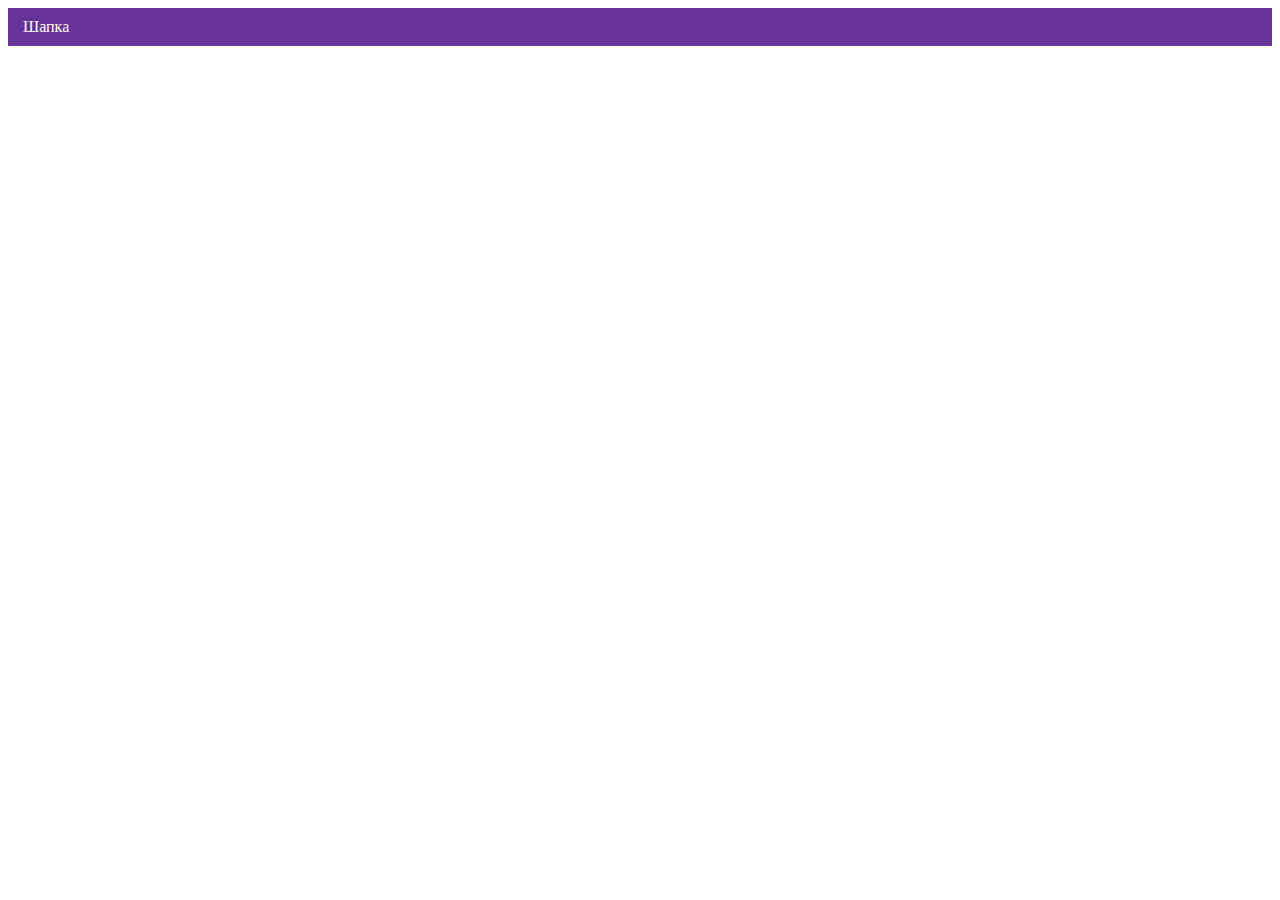
==== index.html @ 8aeb5721 "Deploying to gh-pages from @ htmlacademy-adaptive/2492599-cat-energy-2@eeea39d046ebb164857642d61cdf9" ====
<!DOCTYPE html><html class="page" lang="ru"><head><meta charset="UTF-8"><title>Название проекта</title><meta name="viewport" content="width=device-width,initial-scale=1"><link rel="stylesheet" href="styles/styles.css"><script src="scripts/index.js" defer="defer"></script></head><body class="page__body"><header class="header">Шапка</header></body></html>
---- styles/styles.css ----
.header{color:#fff;background-color:#639;padding:10px 15px}
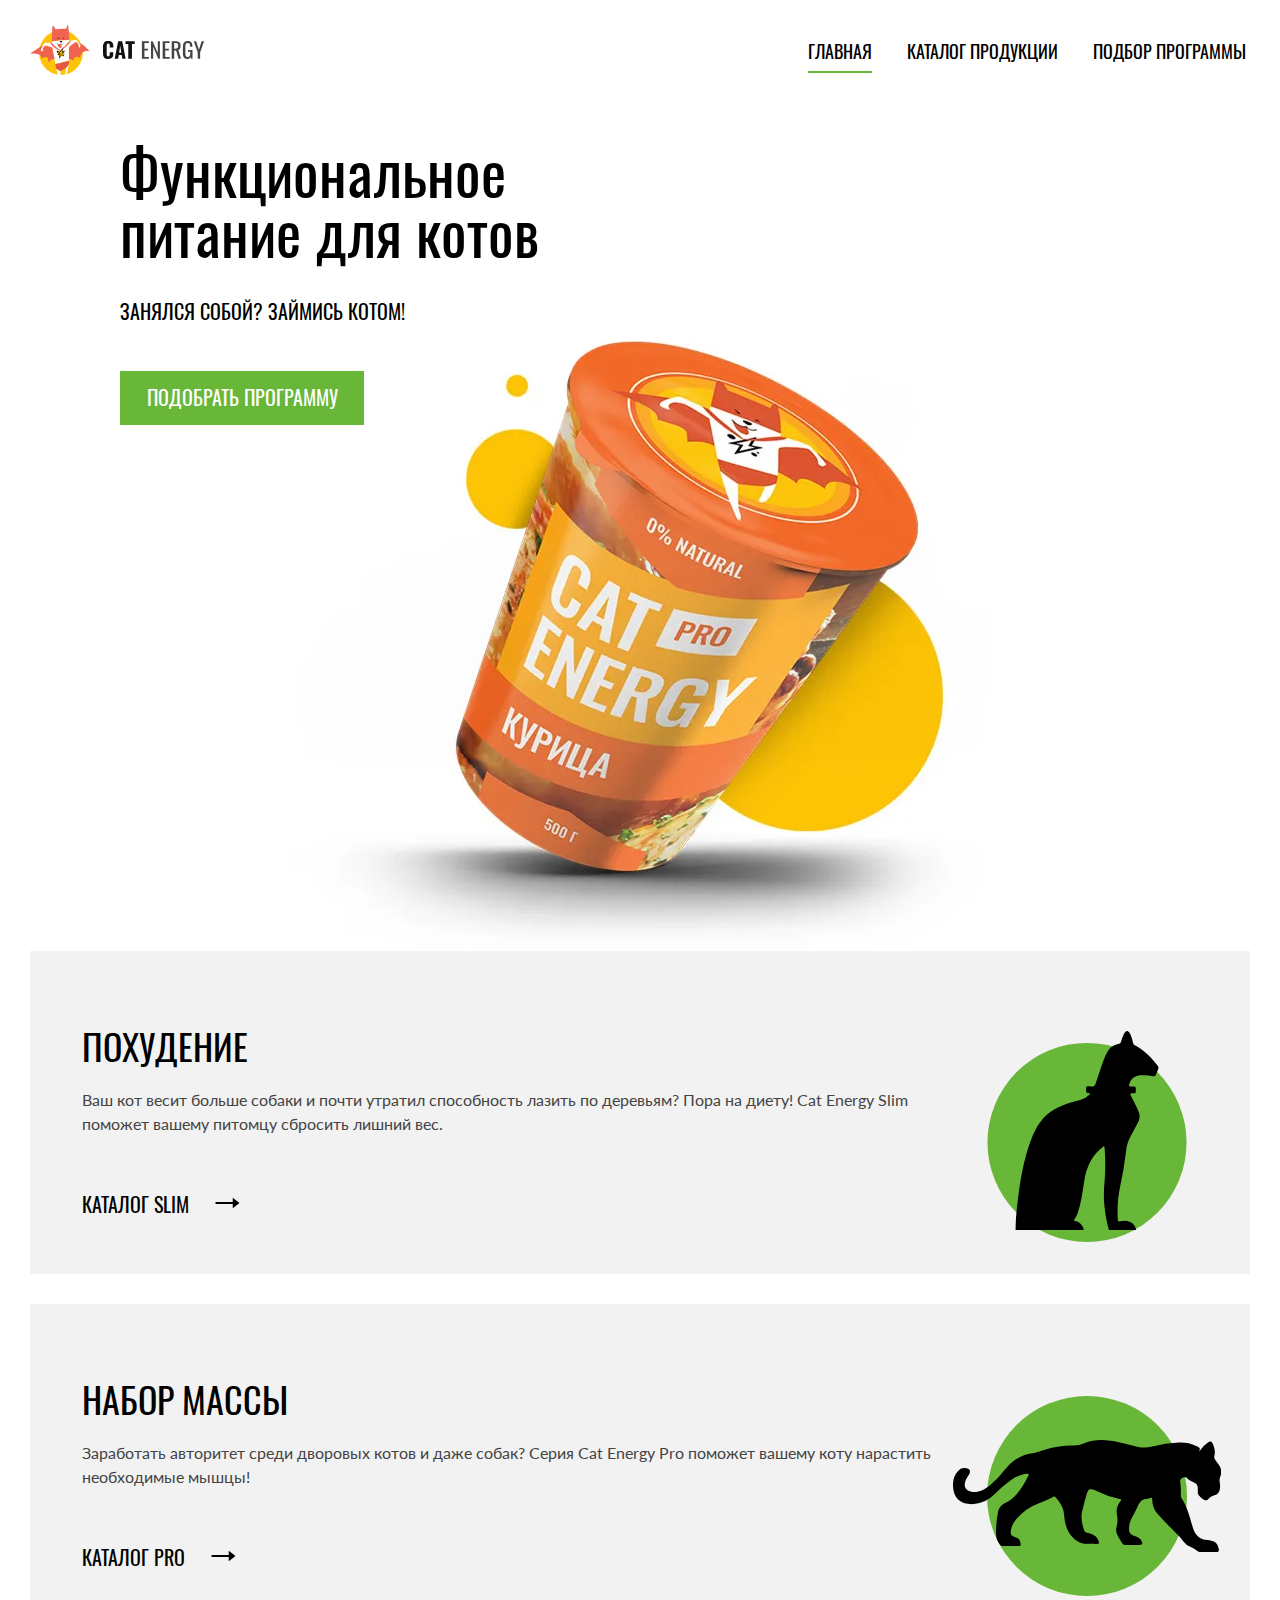
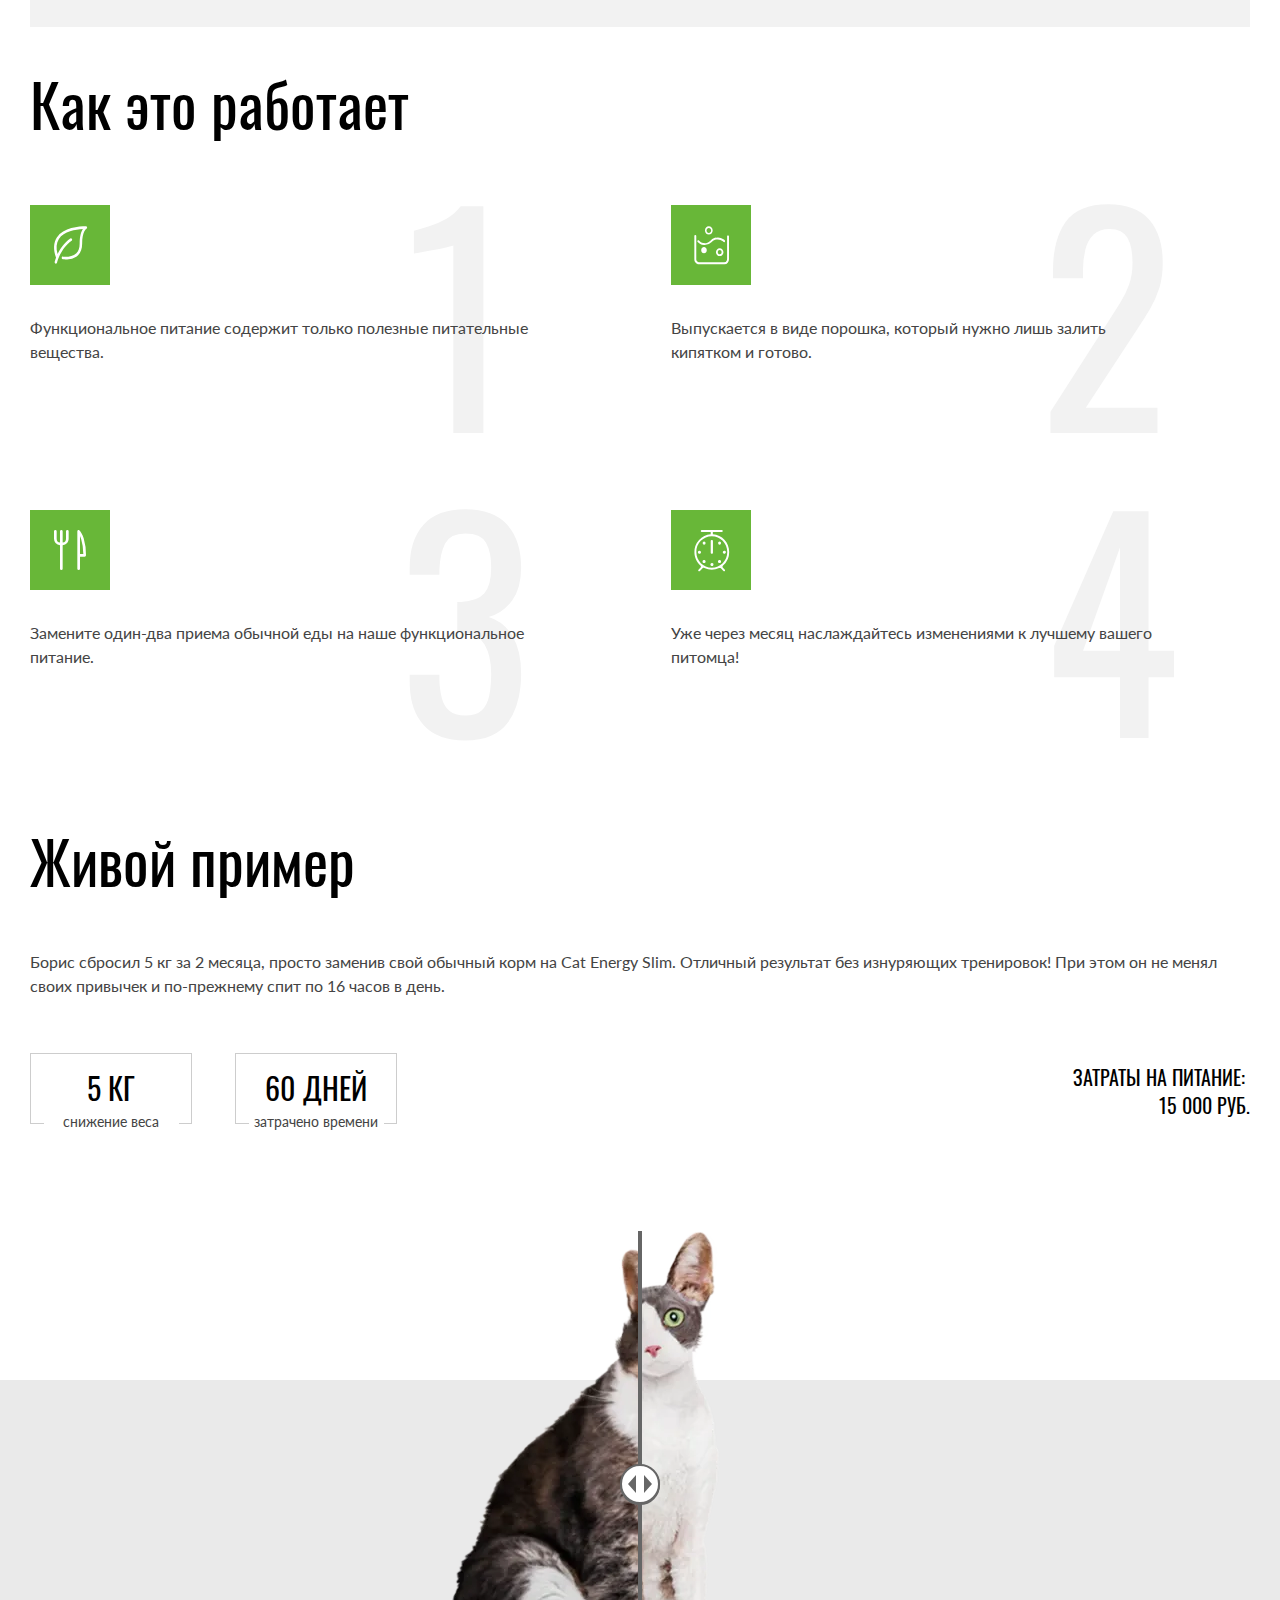
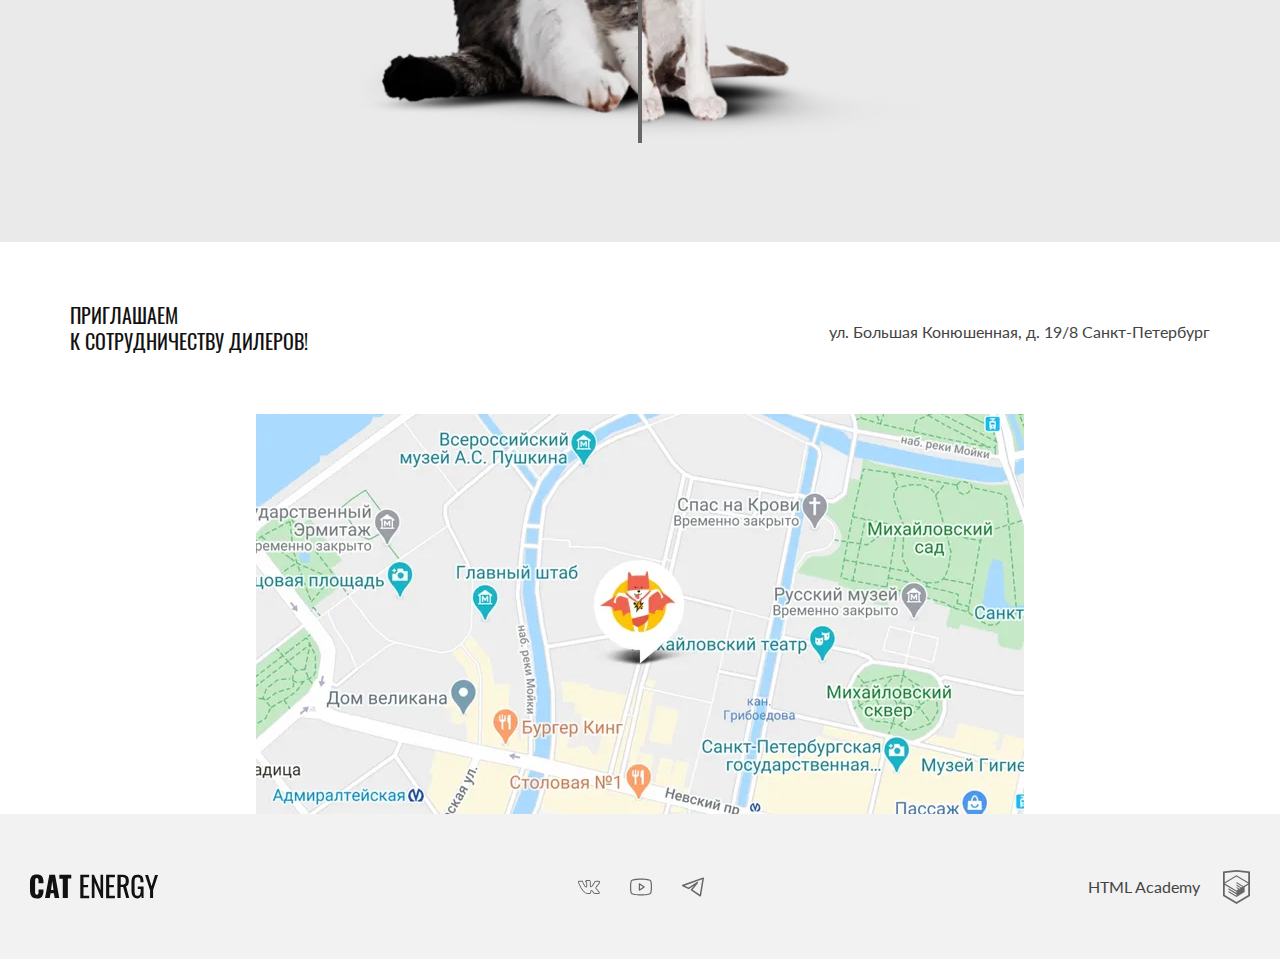
==== commit cb9015b8: "Deploying to gh-pages from @ htmlacademy-adaptive/2492599-cat-energy-2@8331714082c8b9456e1b9bfe73c90" ====
--- a/index.html
+++ b/index.html
@@ -1 +1 @@
-<!DOCTYPE html><html class="page" lang="ru"><head><meta charset="UTF-8"><title>Название проекта</title><meta name="viewport" content="width=device-width,initial-scale=1"><link rel="stylesheet" href="styles/styles.css"><script src="scripts/index.js" defer="defer"></script></head><body class="page__body"><header class="header">Шапка</header></body></html>+<!DOCTYPE html><html class="page" lang="ru"><head><meta charset="UTF-8"><title>Сайт кормов CAT ENRGY</title><link rel="icon" href="favicon.ico"><link rel="icon" href="favicons/favicon-cat.svg" type="image/svg+xml"><link rel="apple-touch-icon" sizes="180x180" href="/apple-icon-180x180.png"><link rel="manifest" href="manifest.webmanifest"><meta name="viewport" content="width=device-width,initial-scale=1"><link rel="stylesheet" href="styles/styles.css"><script src="scripts/index.js" defer="defer"></script><link rel="preload" href="./fonts/lato/Lato-Regular.woff2" type="font/woff2" as="font" crossorigin="anonymous"><link rel="preload" href="./fonts/oswald/oswaldregular.woff2" type="font/woff2" as="font" crossorigin="anonymous"></head><body class="page__body"><header class="header"><a class="header__logo logo" href="#"><picture><source type="image/svg+xml" media="(min-width:1440px)" srcset="images/logo-desktop.svg" width="202" height="59"><source type="image/svg+xml" media="(min-width:768px)" srcset="images/logo-tablet.svg" width="174" height="50"><img class="logo__image" src="images/logo-mobile.svg" alt="Логотип CAT ENERGY" width="33" height="38"></picture></a><nav class="header-nav nav"><button class="nav__button" type="button"><span class="visually-hidden">Закрыть/открыть меню</span></button><ul class="nav__list main-menu main-menu--index"><li class="main-menu__item main-menu__item--current"><a class="main-menu__link" href="#">Главная</a></li><li class="main-menu__item"><a class="main-menu__link" href="catalog.html">Каталог продукции</a></li><li class="main-menu__item"><a class="main-menu__link" href="#">Подбор программы</a></li></ul></nav></header><main class="main-page"><section class="main-page__hero hero"><div class="hero__wrapper"><div class="hero__container"><h1 class="hero__title">Функциональное питание для котов</h1><p class="hero__description">Занялся собой? Займись котом!</p></div></div><div class="hero__button-wrapper"><a class="hero__button button" href="#">Подобрать программу</a></div></section><section class="main-page__services services"><h2 class="visually-hidden">Программы</h2><ul class="services__list"><li class="services__item service-item service-item--slim"><h3 class="service-item__title">похудение</h3><p class="service-item__description">Ваш кот весит больше собаки и почти утратил способность лазить по деревьям? Пора на диету! Cat Energy Slim поможет вашему питомцу сбросить лишний вес.</p><a class="service-item__link" href="#">каталог slim</a></li><li class="services__item service-item service-item--pro"><h3 class="service-item__title">набор массы</h3><p class="service-item__description">Заработать авторитет среди дворовых котов и даже собак? Серия Cat Energy Pro поможет вашему коту нарастить необходимые мышцы!</p><a class="service-item__link" href="#">каталог pro</a></li></ul></section><section class="main-page__advantages advantages"><h2 class="advantages__title">Как это работает</h2><ul class="advantages__list"><li class="advantages__item advantage-item advantage-item--benefit"><p class="advantage-item__description">Функциональное питание содержит только полезные питательные вещества.</p></li><li class="advantages__item advantage-item advantage-item--cook"><p class="advantage-item__description">Выпускается в виде порошка, который нужно лишь залить кипятком и готово.</p></li><li class="advantages__item advantage-item advantage-item--meal"><p class="advantage-item__description">Замените один-два приема обычной еды на наше функциональное питание.</p></li><li class="advantages__item advantage-item advantage-item--time"><p class="advantage-item__description">Уже через месяц наслаждайтесь изменениями к лучшему вашего питомца!</p></li></ul></section><section class="main-page__example example"><h2 class="example__title"><span class="example__title-box">Живой пример</span></h2><div class="example__container"><div class="example__wrapper"><p class="example__description">Борис сбросил 5 кг за 2 месяца, просто заменив свой обычный корм на Cat Energy Slim. Отличный результат без изнуряющих тренировок! При этом он не менял своих привычек и по-прежнему спит по 16 часов в день.</p><div class="example__points points"><dl class="points__list"><div class="points__wrapper"><dt class="points__name">5 кг</dt><dd class="points__description">снижение веса</dd></div><div class="points__wrapper"><dt class="points__name">60 дней</dt><dd class="points__description">затрачено времени</dd></div></dl><dl class="points__list-price"><dt class="points__name-secondary-style">15 000 РУБ.</dt><dd class="points__description-secondary-style">Затраты на питание:&nbsp;</dd></dl></div></div><div class="example__slider slider"><ul class="slider__list"><li class="slider__lever slider__lever--before"><picture><source type="image/webp" media="(min-width: 768px)" srcset="images/cat-tablet-before@1x.webp, images/cat-tablet-before@2x.webp 2x" width="560" height="512"><source type="image/webp" srcset="images/cat-mobile-before@1x.webp, images/cat-mobile-before@2x.webp 2x" width="280" height="256"><source media="(min-width:768px)" srcset="images/cat-tablet-before@1x.png, images/cat-tablet-before@2x.png 2x" type="image/png" width="560" height="512"><img class="slider__image" src="images/cat-mobile-before@1x.png" srcset="images/cat-mobile-before@2x.png 2x" alt="Пример" width="280" height="256"></picture></li><li class="slider__lever slider__lever--after"><picture><source type="image/webp" media="(min-width: 768px)" srcset="images/cat-tablet-after@1x.webp, images/cat-tablet-after@2x.webp 2x" width="560" height="512"><source type="image/webp" srcset="images/cat-mobile-after@1x.webp, images/cat-mobile-after@2x.webp 2x" width="280" height="256"><source media="(min-width:768px)" srcset="images/cat-tablet-after@1x.png, images/cat-tablet-after@2x.png 2x" type="image/png" width="560" height="512"><img class="slider__image" src="images/cat-mobile-after@1x.png" srcset="images/cat-mobile-after@2x.png 2x" alt="Пример" width="280" height="256"></picture></li></ul><button class="slider__toggle" type="button"><span class="visually-hidden">Кот до/после</span> <span class="slider__toggle-bg"></span></button></div></div></section></main><footer class="footer"><section class="footer__address"><h2 class="visually-hidden">Адрес CAT ENERGY</h2><div class="footer__container"><p class="footer__invitation">приглашаем<br>к сотрудничеству дилеров!</p><address class="footer__address-text">ул. Большая Конюшенная, д. 19/8 <span class="footer__address-text-city">Санкт-Петербург</span></address></div><div class="footer__map map"><div class="map__google"><iframe src="https://www.google.com/maps/embed?pb=!1m18!1m12!1m3!1d1998.6036257197702!2d30.32047247648028!3d59.938719162094436!2m3!1f0!2f0!3f0!3m2!1i1024!2i768!4f13.1!3m3!1m2!1s0x4696310fca145cc1%3A0x42b32648d8238007!2z0JHQvtC70YzRiNCw0Y8g0JrQvtC90Y7RiNC10L3QvdCw0Y8g0YPQuy4sIDE5LzgsINCh0LDQvdC60YIt0J_QtdGC0LXRgNCx0YPRgNCzLCAxOTExODY!5e0!3m2!1sru!2sru!4v1720343209248!5m2!1sru!2sru" width="600" height="450" style="border:0;" allowfullscreen="" loading="lazy" referrerpolicy="no-referrer-when-downgrade"></iframe></div><div class="map__image"><picture><source type="image/webp" media="(min-width:1440px)" srcset="images/map-location-desktop@1x.webp, images/map-location-desktop@2x.webp 2x" width="1440" height="400"><source type="image/webp" media="(min-width:768px)" srcset="images/map-location-tablet@1x.webp, images/map-location-tablet@2x.webp 2x" width="768" height="400"><source type="image/webp" srcset="images/map-location-mobile@1x.webp, images/map-location-mobile@2x.webp 2x" width="320" height="362"><source type="image/jpeg" media="(min-width:1440px)" srcset="images/map-location-desktop@1x.jpeg, images/map-location-desktop@2x.jpeg 2x" width="1440" height="400"><source type="image/jpeg" media="(min-width:768px)" srcset="images/map-location-tablet@1x.jpeg, images/map-location-tablet@2x.jpeg 2x" width="768" height="400"><img class="map__picture" src="images/map-location-mobile@1x.jpeg" alt="Карта с расположением" srcset="images/map-location-mobile@2x.jpeg 2x" width="320" height="362"></picture></div></div></section><section class="footer__links links"><h2 class="visually-hidden">Ссылки на CAT ENERGY</h2><a class="links__logo" href="index.html"><span class="visually-hidden">Логотип CAT ENERGY</span></a><div class="links__social social"><ul class="social__list"><li class="social__item"><a class="social__link social__link-vkontakte" href="#"><span class="visually-hidden">ВКонтакте</span></a></li><li class="social__item"><a class="social__link social__link-youtube" href="#"><span class="visually-hidden">Ютуб</span></a></li><li class="social__item"><a class="social__link social__link-telegram" href="#"><span class="visually-hidden">Телеграм</span></a></li></ul></div><a class="links__academy" href="https://htmlacademy.ru">HTML Academy</a></section></footer></body></html>--- a/styles/styles.css
+++ b/styles/styles.css
@@ -1 +1 @@
-.header{color:#fff;background-color:#639;padding:10px 15px}+@font-face{font-family:Oswald;font-weight:400;font-style:normal;font-display:swap;src:url(../fonts/oswald/oswaldregular.woff2)format("woff2")}@font-face{font-family:Lato;font-weight:400;font-style:normal;font-display:swap;src:url(../fonts/lato/Lato-Regular.woff2)format("woff2")}.visually-hidden{clip:rect(0 0 0 0);border:0;width:1px;height:1px;margin:-1px;padding:0;position:absolute;overflow:hidden}.button{color:#fff;text-align:center;text-transform:uppercase;cursor:pointer;box-sizing:border-box;background-color:#68b738;border:none;padding:10px;font-family:Oswald,Arial,sans-serif;font-size:16px;line-height:20px;text-decoration:none;display:block}.button:hover{background-color:#5eaa2f}.button:focus{background-color:#5eaa2f;outline:none}.button:active{color:#ffffff4d;background-color:#5eaa2f}.page__body{color:#444;margin:0;font-family:Lato,Verdana,sans-serif;font-size:14px;font-weight:400;line-height:18px}@media (width>=768px){.page__body{font-size:16px;line-height:24px}}@media (width>=1440px){.page__body{margin:0 auto;padding-top:55px}}.header{background:url(../icons/stack.svg#logo-cat-energy) 50% 22px/100% 19px no-repeat;width:100%;padding-top:65px}.header__logo{position:absolute;top:13px;left:20px}.header__logo:hover{opacity:.8}.header__logo:focus{opacity:.8;outline:none}.header__logo:active{opacity:.6}@media (width>=768px){.header{box-sizing:border-box;background:0 0;justify-content:space-between;align-items:center;padding:25px 34px 0 30px;display:flex}.header__logo{position:unset;margin:0 30px 0 0}}@media (width>=1440px){.header{width:1220px;margin:0 auto;padding:0}}.nav__button{cursor:pointer;border:none;width:25px;height:24px;display:none;position:absolute;top:20px;right:21px}.nav--opened .nav__button{background:url(../icons/stack.svg#icon-menu-cross) 50% no-repeat;display:block}.nav--closed .nav__button{background:url(../icons/stack.svg#icon-menu-lines) 50% no-repeat;display:block}.nav__list{border-top:1px solid #e6e6e6}.nav--closed .nav__list{display:none}.nav--opened .nav__list{z-index:5;background-color:#fff;width:100%;display:block;position:absolute;top:65px;left:0}@media (width>=768px){.nav{border:none;position:relative}.nav--closed .nav__button,.nav--opened .nav__button{display:none}.nav__list,.nav--closed .nav__list,.nav--opened .nav__list{background:0 0;border:none;flex-wrap:wrap;justify-content:flex-end;gap:35px;display:flex;position:relative;top:0}}.main-menu{margin:0;padding:0;list-style:none}.main-menu__item{text-align:center;border-bottom:1px solid #e6e6e6;padding:23px 15px}.main-menu__link{color:#000;text-transform:uppercase;font-family:Oswald,Arial,sans-serif;font-size:20px;line-height:20px;text-decoration:none}.main-menu__link:hover{opacity:.6}.main-menu__link:focus{opacity:.6;outline:none}.main-menu__link:active{opacity:.3}@media (width>=768px){.main-menu__item{border:none;padding:6px 0}.main-menu__item--current{border-bottom:2px solid #68b738}.main-menu__link{font-size:18px;line-height:24px}}@media (width>=1440px){.main-menu{width:500px}.main-menu__link{font-size:20px;line-height:30px}.main-menu--index .main-menu__item--current{border-bottom:2px solid #fff}.main-menu--index .main-menu__link{color:#fff}}@media (width>=768px){.main-page{padding-top:60px}}@media (width>=1440px){.main-page{padding-top:104px}}@media (width>=768px){.inner-page{padding-top:60px}}@media (width>=1440px){.inner-page{padding-top:68px}}.hero{margin-bottom:20px}.hero__wrapper{margin-bottom:3px;padding-bottom:135px;position:relative}.hero__wrapper:after{content:"";background:-webkit-image-set(url(../images/index-hero-mobile@1x.webp) 1x,url(../images/index-hero-mobile@1x.png) 1x) 50%/280px 270px no-repeat;background:image-set("../images/index-hero-mobile@1x.webp" 1x,"../images/index-hero-mobile@1x.png" 1x) 50%/280px 270px no-repeat;width:100%;height:270px;position:absolute;bottom:0;left:50%;transform:translate(-50%)}@media (resolution>=2dppx){.hero__wrapper:after{background-image:-webkit-image-set(url(../images/index-hero-mobile@2x.webp) 1x,url(../images/index-hero-mobile@2x.png) 1x);background-image:image-set("../images/index-hero-mobile@2x.webp" 1x,"../images/index-hero-mobile@2x.png" 1x)}}.hero__container{background-color:#68b738d9;padding:27px 35px 164px;position:relative}.hero__container:after{content:"";z-index:-1;background:#4c4b50 -webkit-image-set(url(../images/index-background-mobile@1x.webp) 1x,url(../images/index-background-mobile@1x.jpeg) 1x) 50% 0/contain no-repeat;background:#4c4b50 image-set("../images/index-background-mobile@1x.webp" 1x,"../images/index-background-mobile@1x.jpeg" 1x) 50% 0/contain no-repeat;width:100%;height:100%;position:absolute;top:0;left:0}@media (resolution>=2dppx){.hero__container:after{background-image:-webkit-image-set(url(../images/index-background-mobile@2x.webp) 1x,url(../images/index-background-mobile@2x.png) 1x);background-image:image-set("../images/index-background-mobile@2x.webp" 1x,"../images/index-background-mobile@2x.png" 1x)}}.hero__title{color:#fff;text-align:center;max-width:300px;margin:0 auto 25px;padding:0;font-family:Oswald,Arial,sans-serif;font-size:36px;font-weight:400;line-height:36px}.hero__description{color:#fff;text-align:center;text-transform:uppercase;margin:0 10px;padding:0;font-family:Oswald,Arial,sans-serif;line-height:14px}.hero__button{margin:0 20px}@media (width>=768px){.hero{margin:0}.hero__wrapper{padding:0}.hero__wrapper:after{display:none}.hero__container{background:0 0;padding:0;position:relative}.hero__container:after{display:none}.hero__title{color:#000;text-align:left;max-width:500px;margin:0 0 40px 120px;font-size:60px;line-height:60px}.hero__description{color:#000;text-align:left;margin:0 0 50px 120px;font-size:20px;line-height:20px}.hero__button-wrapper{padding-bottom:526px;position:relative}.hero__button{box-sizing:border-box;width:244px;height:54px;margin:0 120px;padding-top:13px;font-size:20px;line-height:26px}.hero__button-wrapper:after{content:"";z-index:-1;background:-webkit-image-set(url(../images/index-hero-tablet@1x.webp) 1x,url(../images/index-hero-tablet@1x.png) 1x) 50%/709px 609px no-repeat;background:image-set("../images/index-hero-tablet@1x.webp" 1x,"../images/index-hero-tablet@1x.png" 1x) 50%/709px 609px no-repeat;width:100%;height:609px;position:absolute;top:-30px;left:0}}@media (width>=768px) and (resolution>=2dppx){.hero__button-wrapper:after{background-image:-webkit-image-set(url(../images/index-hero-tablet@2x.webp) 1x,url(../images/index-hero-tablet@2x.png) 1x);background-image:image-set("../images/index-hero-tablet@2x.webp" 1x,"../images/index-hero-tablet@2x.png" 1x)}}@media (width>=1440px){.hero{margin-bottom:82px}.hero:before{content:"";z-index:-5;background-color:#68b738d9;width:50%;height:694px;position:absolute;top:0;left:50%}.hero:after{content:"";z-index:-10;background:#403f44 -webkit-image-set(url(../images/index-background-desktop@1x.webp) 1x,url(../images/index-background-desktop@1x.jpeg) 1x) no-repeat;background:#403f44 image-set("../images/index-background-desktop@1x.webp" 1x,"../images/index-background-desktop@1x.jpeg" 1x) no-repeat;width:50%;height:694px;display:block;position:absolute;top:0;left:50%}}@media (width>=1440px) and (resolution>=2dppx){.hero:after{background-image:-webkit-image-set(url(../../images/index-background-desktop@2x.webp) 2x,url(../../images/index-background-desktop@2x.jpeg) 2x);background-image:image-set("../../images/index-background-desktop@2x.webp" 2x,"../../images/index-background-desktop@2x.jpeg" 2x);width:50%;height:694px}}@media (width>=1440px){.hero__container{width:1220px;margin:0 auto;padding-left:160px}.hero__title{margin:0 800px 40px 0}.hero__description{margin:0 800px 52px 0}.hero__button-wrapper{width:1220px;margin:0 auto;padding-bottom:184px}.hero__button{margin:0 0 0 80px}.hero__button-wrapper:after{background:-webkit-image-set(url(../images/index-hero-desktop@1x.webp) 1x,url(../images/index-hero-desktop@1x.png) 1x) 50%/552px 499px no-repeat;background:image-set("../images/index-hero-desktop@1x.webp" 1x,"../images/index-hero-desktop@1x.png" 1x) 50%/552px 499px no-repeat;height:499px;top:-313px;left:auto;right:-113px}}@media (width>=1440px) and (resolution>=2dppx){.hero__button-wrapper:after{background-image:-webkit-image-set(url(../images/index-hero-desktop@2x.webp) 1x,url(../images/index-hero-desktop@2x.png) 1x);background-image:image-set("../images/index-hero-desktop@2x.webp" 1x,"../images/index-hero-desktop@2x.png" 1x)}}.services{margin:0 20px}.services__list{margin:0;padding:0;list-style:none}@media (width>=768px){.services{margin:0 30px 46px}}@media (width>=1440px){.services{width:1220px;margin:0 auto}.services__list{flex-wrap:wrap;justify-content:space-between;display:flex}}.service-item{background-color:#f2f2f2;margin-bottom:20px;padding:30px 33px 18px 20px;position:relative}.service-item--slim:before{content:"";background:url(../icons/stack.svg#cat-back-1) 50% no-repeat;width:50px;height:53px;position:absolute;top:21px;left:20px}.service-item--pro:before{content:"";background:url(../icons/stack.svg#cat-back-2) 50% no-repeat;width:67px;height:50px;position:absolute;top:24px;left:12px}.service-item__title{color:#000;text-transform:uppercase;margin:0 0 29px;padding-left:70px;font-family:Oswald,Arial,sans-serif;font-size:24px;font-weight:400;line-height:37px}.service-item__description{margin:0 0 43px}.service-item__link{color:#000;text-transform:uppercase;font-family:Oswald,Arial,sans-serif;font-size:16px;line-height:16px;text-decoration:none;position:relative}.service-item__link:after{content:"";background:url(../icons/stack.svg#icon-arrow) 50% no-repeat;width:39px;height:12px;position:absolute;top:6px;right:-50px}.service-item__link:hover:after{background-image:url(../icons/stack.svg#icon-arrow-longer);right:-54px}.service-item__link:focus{outline-color:#68b738b3}.service-item__link:focus:after{background-image:url(../icons/stack.svg#icon-arrow-longer);right:-54px}.service-item__link:active{opacity:.3}.service-item__link:active:after{background-image:url(../icons/stack.svg#icon-arrow-longer);right:-54px}@media (width>=768px){.service-item{background-color:#f2f2f2;margin-bottom:30px;padding:77px 0 55px 52px}.service-item--slim:before{width:200px;height:211px;top:80px;left:auto;right:63px}.service-item--pro:before{width:268px;height:200px;top:92px;left:auto;right:29px}.service-item__title{margin-bottom:24px;padding:0;font-size:36px;line-height:36px}.service-item__description{margin:0 316px 53px 0}.service-item__link{font-size:20px;line-height:30px}.service-item__link:after{top:8px;right:-58px}}@media (width>=1440px){.service-item{box-sizing:border-box;width:570px;margin:0 0 71px;padding:77px 61px 59px 52px}.service-item--slim:before{width:100px;height:106px;top:41px;left:52px;right:auto}.service-item--pro:before{width:134px;height:100px;top:47px;left:33px;right:auto}.service-item__title{margin-bottom:73px;margin-left:162px}.service-item__description{margin:0 0 27px}}.advantages{margin:0 20px 44px}.advantages__title{color:#000;margin:0 0 40px;font-family:Oswald,Arial,sans-serif;font-size:36px;font-weight:400;line-height:40px}.advantages__list{margin:0;padding:0;list-style:none}.advantages__item{margin-bottom:15px;padding-top:5px;padding-left:80px}@media (width>=768px){.advantages{margin:0 105px 47px 30px}.advantages__title{margin-bottom:32px;font-size:60px;line-height:60px}.advantages__list{grid-template-columns:1fr 1fr;gap:37px 136px;display:grid}.advantages__item{margin:0;padding:151px 0 57px}}@media (width>=1440px){.advantages{width:1220px;margin:0 auto 69px}.advantages__list{grid-template-columns:1fr 1fr 1fr 1fr;gap:77px}}.advantage-item{position:relative}.advantage-item:before{content:"";width:60px;height:60px;display:block;position:absolute;top:0;left:0}.advantage-item--benefit:before{background-image:url(../icons/stack.svg#advantage-back-1)}.advantage-item--cook:before{background-image:url(../icons/stack.svg#advantage-back-2)}.advantage-item--meal:before{background-image:url(../icons/stack.svg#advantage-back-3)}.advantage-item--time:before{background-image:url(../icons/stack.svg#advantage-back-4)}.advantage-item__description{min-height:60px;margin:0;display:block}@media (width>=768px){.advantage-item:before{width:80px;height:80px;top:40px;left:0}.advantage-item:after{color:#f2f2f2;z-index:-5;width:136px;height:280px;font-family:Oswald,Arial,sans-serif;font-size:280px;line-height:280px;display:inline-block;position:absolute;top:2px;right:0}.advantage-item--benefit:after{content:"1";right:-7px}.advantage-item--cook:after{content:"2"}.advantage-item--meal:after{content:"3"}.advantage-item--time:after{content:"4";right:-4px}}.slider{position:relative}.slider__list{width:280px;height:256px;margin:0 auto;padding:0;list-style:none;position:relative;top:0;left:0}.slider__lever{background-color:#eaeaea;width:100%;height:100%;position:absolute;top:0;left:0;overflow:hidden}.slider__lever--before{z-index:5;width:50%;transition-duration:1s;transition-timing-function:cubic-bezier(.45,.05,.55,.95)}.slider--before .slider__lever--before{width:100%}.slider--after .slider__lever--before{width:0%}.slider__lever--after{z-index:1}.slider__toggle{cursor:pointer;z-index:8;background-color:#fff;border:2px solid #666;border-radius:50%;width:40px;height:40px;padding:0;transition-property:left;transition-duration:1s;transition-timing-function:cubic-bezier(.45,.05,.55,.95);position:absolute;top:50%;left:50%;transform:translate(-50%,-50%)}.slider__toggle-bg{z-index:8;box-sizing:border-box;background-color:#fff;border:2px solid #666;border-radius:50%;width:40px;height:40px;position:absolute;top:-3px;left:-2px}.slider__toggle:before{content:"";z-index:5;background-color:#666;width:4px;height:256px;position:absolute;top:-110px;left:50%;transform:translate(-50%)}.slider__toggle:after{content:"";z-index:10;background-color:#666;width:24px;height:18px;position:absolute;top:8px;left:50%;transform:translate(-50%);-webkit-mask-image:url(../icons/stack.svg#slider-arrows);mask-image:url(../icons/stack.svg#slider-arrows)}.slider__toggle:hover{border-color:#68b738}.slider__toggle:hover:before,.slider__toggle:hover:after{background-color:#68b738}.slider__toggle:hover .slider__toggle-bg{border-color:#68b738}.slider__toggle:focus{border-color:#68b738;outline:none}.slider__toggle:focus .slider__toggle-bg{border-color:#68b738}.slider__toggle:focus.slider__toggle:before,.slider__toggle:focus.slider__toggle:after{background-color:#68b738;outline:none}.slider__toggle:active{border-color:#5eaa2f99}.slider__toggle:active.slider__toggle:before,.slider__toggle:active.slider__toggle:after{background-color:#5eaa2f99}.slider--before .slider__toggle{left:calc(50% + 140px)}.slider--after .slider__toggle{left:calc(50% - 140px)}@media (width>=768px){.slider{background-color:#eaeaea;padding-bottom:101px}.slider:before{content:"";background-color:#fff;width:100%;height:151px;position:absolute;top:0;left:0}.slider__list{width:560px;height:512px}.slider__lever:before{content:"";background-color:#fff;width:100%;height:151px;position:absolute;top:0;left:0}.slider__toggle{transform:translate(-50%,-71px)}.slider__toggle:before{height:512px;top:-236px}.slider--before .slider__toggle{left:calc(50% + 280px)}.slider--after .slider__toggle{left:calc(50% - 280px)}.slider__image{position:relative}}@media (width>=1440px){.slider{width:560px;height:512px;padding:0}.slider:before{height:135px}.slider__lever{background-color:#f2f2f2}.slider__lever:before{height:135px}.slider__toggle{transform:translate(-50%,-50%)}}.example{background-color:#eaeaea;padding:25px 20px 39px}.example__title{color:#000;margin:0 0 40px;font-family:Oswald,Arial,sans-serif;font-size:36px;font-weight:400;line-height:40px}.example__description{margin:0 0 20px}@media (width>=768px){.example{background:0 0;padding:45px 0 0}.example__title{margin-bottom:60px;padding:0 30px;font-size:60px;line-height:60px}.example__wrapper{margin-bottom:100px}.example__description{margin-bottom:55px;padding:0 30px}.example__points{padding:0 30px}}@media (width>=1440px){.example{background:#f2f2f2;padding:0 0 75px}.example__container{justify-content:space-between;width:1220px;margin:0 auto;display:flex;position:relative}.example__title{background-color:#fff;margin:0;padding:0 0 76px}.example__title-box{box-sizing:border-box;width:1220px;margin:0 auto;padding-right:600px;display:block}.example__wrapper{z-index:1;width:436px;margin:0;padding-top:70px}.example__description{margin-bottom:69px;padding:0 4px 0 0}.example__points{padding:0}.example__slider{margin-top:-135px}}.points__list{flex-wrap:wrap;justify-content:space-between;align-items:start;margin:0 0 20px;display:flex}.points__wrapper{text-align:center;box-sizing:border-box;border-radius:3px;min-width:124px;position:relative}.points__name{color:#000;text-transform:uppercase;border:1px solid #cdcdcd;padding:13px 20px 17px;font-family:Oswald,Arial,sans-serif;font-size:24px;line-height:24px}.points__description{box-sizing:border-box;background-color:#eaeaea;width:80px;margin:-9px auto 0;padding:0 4px;font-size:12px;line-height:12px}.points__list-price{flex-flow:row-reverse wrap;justify-content:center;margin:0 0 20px;display:flex}.points__name-secondary-style{color:#000;text-transform:uppercase;font-family:Oswald,Arial,sans-serif;font-size:14px;line-height:20px}.points__description-secondary-style{color:#000;text-transform:uppercase;margin:0;font-family:Oswald,Arial,sans-serif;font-size:14px;line-height:20px}@media (width>=768px){.points{flex-wrap:wrap;justify-content:space-between;display:flex}.points__list{gap:43px;margin:0}.points__wrapper{text-align:center;width:162px}.points__name{padding:15px 8px 17px;font-size:30px;line-height:37px}.points__description{background-color:#fff;min-width:135px;padding:0 5px;font-size:14px;line-height:14px}.points__list-price{flex-direction:column-reverse;align-items:end;gap:8px;margin:0}.points__name-secondary-style,.points__description-secondary-style{font-size:20px}}@media (width>=1440px){.points{margin-bottom:0}.points__wrapper{margin-bottom:56px}.points__description{background-color:#f2f2f2}.points__list-price{flex-direction:row-reverse;gap:63px}}.catalog{border-top:1px solid #d9d9d9;padding-top:27px}.catalog__title{color:#000;margin:0;padding:0 20px 41px;font-family:Oswald,Arial,sans-serif;font-size:36px;font-weight:400;line-height:36px}.catalog__main{margin-bottom:26px}.catalog__main-list{max-width:450px;margin:0 auto;padding:0;list-style:none}.catalog__main-card--add{border-top:1px solid #ebebeb;border-bottom:1px solid #ebebeb;max-width:450px;padding:24px 20px}.catalog__add-cards{color:#111;text-align:center;text-transform:uppercase;margin:0 0 9px;padding-top:53px;font-family:Oswald,Arial,sans-serif;font-size:16px;line-height:20px;position:relative}.catalog__add-cards:before{content:"";background-color:#d3d3d3;width:30px;height:2px;display:block;position:absolute;top:14px;left:50%;transform:translate(-50%)}.catalog__add-cards:after{content:"";background-color:#d3d3d3;width:2px;height:30px;display:block;position:absolute;top:0;left:50%;transform:translate(-50%)}.catalog__add-cards-description{text-align:center;margin:0 0 20px;font-size:12px;line-height:16px}.catalog__add-cards-button{color:#444;box-sizing:border-box;background-color:#f2f2f2;width:100%}.catalog__add-cards-button:hover{background-color:#ebebeb}.catalog__add-cards-button:focus{background-color:#ebebeb;outline:none}.catalog__add-cards-button:active{color:#444;background-color:#ebebeb}.catalog__additional{margin-bottom:40px;padding:0;position:relative}.catalog__additional:before{content:"";background-color:#68b738;width:100%;height:2px;position:absolute;top:10px;left:0}.catalog__additional-title{color:#000;background-color:#fff;width:-moz-fit-content;width:fit-content;margin:0 0 34px;padding:0 40px 0 20px;font-family:Oswald,Arial,sans-serif;font-size:24px;font-weight:400;line-height:24px;position:relative}.catalog__additional-wrapper{padding:0 20px}.catalog__additional-list{max-width:708px;margin:0 auto 34px;padding:0;list-style:none}.catalog__additional-description{color:#fff;text-align:center;background:#68b738d9 url(../icons/stack.svg#catalog-gift) 50% 59px/78px 80px no-repeat;margin:0;padding:187px 55px 43px;font-size:16px;line-height:20px;display:block;position:relative}.catalog__additional-description:before{content:"";z-index:-1;background:#c0b4b4 -webkit-image-set(url(../images/catalog-background-mobile@1x.webp) 1x,url(../images/catalog-background-mobile@1x.jpeg) 1x) 50%;background:#c0b4b4 image-set("../images/catalog-background-mobile@1x.webp" 1x,"../images/catalog-background-mobile@1x.jpeg" 1x) 50%;width:280px;height:290px;display:block;position:absolute;top:0;left:50%;transform:translate(-50%)}@media (resolution>=2dppx){.catalog__additional-description:before{background-image:-webkit-image-set(url(../../images/catalog-background-mobile@2x.webp) 2x,url(../../images/catalog-background-mobile@2x.jpeg) 2x);background-image:image-set("../../images/catalog-background-mobile@2x.webp" 2x,"../../images/catalog-background-mobile@2x.jpeg" 2x)}}.catalog__additional-description-wrapper{width:165px;margin:0 auto;display:block}@media (width>=768px){.catalog{border:none;padding:0}.catalog__title{margin-bottom:84px;padding:0 30px;font-size:60px;line-height:60px}.catalog__main{margin-bottom:74px}.catalog__main-list{grid-template-columns:1fr 1fr;justify-items:center;gap:61px 60px;max-width:none;padding:0 30px;display:grid}.catalog__main-card--add{border:none;width:324px;padding:81px 0 0}.catalog__main-card-wrapper--add{border:2px solid #f2f2f2;padding:107px 35px 38px}.catalog__add-cards{margin-bottom:22px;padding:52px 36px 0;font-size:20px;line-height:24px}.catalog__add-cards:before{width:60px;top:-29px}.catalog__add-cards:after{height:60px;top:-59px}.catalog__add-cards-description{margin-bottom:82px;padding:0 30px;font-size:16px;line-height:18px}.catalog__additional{margin-bottom:80px;padding:0 30px}.catalog__additional:before{top:14px}.catalog__additional-title{margin-bottom:80px;padding:0 40px;font-size:32px;line-height:32px}.catalog__additional-wrapper{padding:0}.catalog__additional-list{margin-bottom:69px}.catalog__additional-description{text-align:left;background:#68b738d9 url(../icons/stack.svg#catalog-gift) calc(50% - 236px) 57px/80px 82px no-repeat;padding:71px 125px 69px 422px}.catalog__additional-description:before{background:#c0b4b4 -webkit-image-set(url(../images/catalog-background-tablet@1x.webp) 1x,url(../images/catalog-background-tablet@1x.jpeg) 1x) 50%;background:#c0b4b4 image-set("../images/catalog-background-tablet@1x.webp" 1x,"../images/catalog-background-tablet@1x.jpeg" 1x) 50%;width:708px;height:200px}}@media (width>=768px) and (resolution>=2dppx){.catalog__additional-description:before{background-image:-webkit-image-set(url(../../images/catalog-background-tablet@2x.webp) 2x,url(../../images/catalog-background-tablet@2x.jpeg) 2x);background-image:image-set("../../images/catalog-background-tablet@2x.webp" 2x,"../../images/catalog-background-tablet@2x.jpeg" 2x)}}@media (width>=1440px){.catalog__title{width:1220px;margin-left:auto;margin-right:auto;padding:0}.catalog__main{width:1220px;margin:0 auto 72px}.catalog__main-list{grid-template-columns:1fr 1fr 1fr 1fr;justify-items:center;gap:63px 80px;padding:0}.catalog__main-card--add{border:none;width:245px;padding:81px 0 0}.catalog__main-card-wrapper--add{padding:107px 37px 38px}.catalog__add-cards{margin-bottom:25px;padding:43px 10px 0}.catalog__add-cards-description{margin-bottom:88px;padding:0}.catalog__additional{margin-bottom:95px;padding:0}.catalog__additional-title{margin-left:calc(50% - 650px);padding:0 40px;font-size:40px;line-height:40px}.catalog__additional-wrapper{justify-content:space-between;width:1220px;margin:0 auto;padding:0;display:flex}.catalog__additional-list{max-width:896px;margin:0}.catalog__additional-description{text-align:center;background:#68b738d9 url(../icons/stack.svg#catalog-gift) 50% 56px/78px 80px no-repeat;padding:183px 40px 43px}.catalog__additional-description:before{background:#c0b4b4 -webkit-image-set(url(../images/catalog-background-desktop@1x.webp) 1x,url(../images/catalog-background-desktop@1x.jpeg) 1x) 50%;background:#c0b4b4 image-set("../images/catalog-background-desktop@1x.webp" 1x,"../images/catalog-background-desktop@1x.jpeg" 1x) 50%;width:245px;height:288px}}@media (width>=1440px) and (resolution>=2dppx){.catalog__additional-description:before{background-image:-webkit-image-set(url(../../images/catalog-background-desktop@2x.webp) 2x,url(../../images/catalog-background-desktop@2x.jpeg) 2x);background-image:image-set("../../images/catalog-background-desktop@2x.webp" 2x,"../../images/catalog-background-desktop@2x.jpeg" 2x)}}.main-card{border-top:1px solid #ebebeb;max-width:450px;padding:20px 20px 25px}.main-card__wrapper{grid-template-columns:1fr 1fr;margin-bottom:16px;display:grid}.main-card__picture{grid-row:1/3;align-self:center}.main-card__image{margin:auto;display:block}.main-card__title{color:#222;text-transform:uppercase;max-width:80px;margin:0 0 14px;font-family:Oswald,Arial,sans-serif;font-size:16px;line-height:20px}.main-card__points{grid-template-columns:1fr 1fr;margin:0 0 4px;display:grid}.main-card__points-name{margin:0;font-size:12px;line-height:16px}.main-card__points-description{text-align:end;margin:0;font-size:12px;line-height:16px}.main-card__button{width:100%}@media (width>=768px){.main-card{box-sizing:border-box;background-color:#f2f2f2;border:none;width:324px;padding:10px 37px 40px;position:relative}.main-card:before{content:"";background-color:#fff;width:100%;height:81px;position:absolute;top:0;left:0}.main-card__wrapper{grid-template-columns:1fr;margin-bottom:33px;display:grid}.main-card__picture{z-index:5;grid-row:1;align-self:center;height:206px;margin-bottom:25px}.main-card__image{margin:auto;display:block}.main-card__title{text-align:center;justify-self:center;max-width:140px;margin-bottom:20px;font-size:20px;line-height:24px}.main-card__points{grid-template-columns:1fr 1fr;row-gap:12px;margin:0 0 4px;display:grid}.main-card__points-name{font-size:16px;line-height:20px;position:relative}.main-card__points-name:after{content:"";background-color:#cdcdcd;width:248px;height:1px;display:block;position:absolute;bottom:-5px;left:0}.main-card__points-description{font-size:16px;line-height:20px}}@media (width>=1440px){.main-card{box-sizing:border-box;width:245px;padding:10px 38px 40px}.main-card__picture{margin-bottom:17px}.main-card__title{margin-bottom:24px}.main-card__points{margin-bottom:9px}.main-card__points-name:after{width:169px;bottom:-6px}}.additional-card{border-bottom:1px solid #cdcdcd;max-width:632px;margin:0 auto;padding:13px 0 18px}.additional-card:first-child{border-top:1px solid #cdcdcd}.additional-card__title{color:#222;text-transform:uppercase;margin:0 0 13px;font-family:Oswald,Arial,sans-serif;font-size:16px;line-height:16px}.additional-card__points{flex-wrap:wrap;justify-content:space-between;gap:10px;margin:0 0 15px;display:flex}.additional-card__points-name,.additional-card__points-description{margin:0;line-height:14px}.additional-card__button{width:100%}@media (width>=768px){.additional-card{border:1px solid #cdcdcd;border-top:none;grid-template-columns:1fr 1fr;row-gap:22px;padding:25px 37px 28px;display:grid}.additional-card__title{margin-bottom:0;font-size:20px;line-height:20px}.additional-card__points{grid-template-columns:3fr 1fr;justify-items:end;gap:19px;margin:0;padding-top:3px;display:grid}.additional-card__points-name,.additional-card__points-description{font-size:16px;line-height:20px}.additional-card__button{grid-column:1/3;width:100%}}@media (width>=1440px){.additional-card{border:none;border-bottom:1px solid #cdcdcd;grid-template-columns:288px 284px 244px;align-items:center;gap:0 40px;max-width:896px;margin:0;padding:15px 0}.additional-card__points{justify-items:start;column-gap:108px}.additional-card__button{grid-column:auto;width:244px}}.newsletter{margin-bottom:40px;padding:0;position:relative}.newsletter:before{content:"";background-color:#68b738;width:100%;height:2px;position:absolute;top:10px;left:0}.newsletter__title{color:#000;background-color:#fff;width:-moz-fit-content;width:fit-content;margin:0 0 32px;padding:0 40px 0 20px;font-family:Oswald,Arial,sans-serif;font-size:24px;font-weight:400;line-height:24px;position:relative}.newsletter__description{text-align:center;color:#000;max-width:280px;margin:0 auto 22px;padding:0 20px;font-family:Oswald,Arial,sans-serif;font-size:16px;line-height:24px}.newsletter__form{padding:0 20px}.newsletter__field-email{color:#444;text-transform:uppercase;box-sizing:border-box;border:1px solid #cdcdcd;width:100%;min-height:56px;margin:0 0 16px;padding:13px;font-family:Oswald,Arial,sans-serif;font-size:20px;line-height:30px}.newsletter__button{width:100%;min-height:56px;font-size:20px;line-height:26px}@media (width>=768px){.newsletter{margin-bottom:80px;padding:0 30px}.newsletter:before{top:14px}.newsletter__title{margin-bottom:66px;padding:0 40px;font-size:32px;line-height:32px}.newsletter__description{max-width:632px;font-size:24px;line-height:32px}.newsletter__form{margin:0 38px;padding:0;display:flex}.newsletter__field-email{margin:0}.newsletter__button{box-sizing:border-box;max-width:256px}}@media (width>=1440px){.newsletter{margin-bottom:102px;padding:0}.newsletter__title{margin-bottom:74px;margin-left:calc(50% - 650px);padding:0 40px;font-size:40px;line-height:40px}.newsletter__title:before{width:70px;height:2px;top:18px;left:-110px}.newsletter__title:after{width:calc(100% - 294px);top:18px;left:294px}.newsletter__description{max-width:1140px;margin-bottom:22px}.newsletter__form{width:752px;margin:0 auto}.newsletter__button{box-sizing:border-box;max-width:256px}}.footer__container{grid-template-columns:1fr 1fr;padding:26px 20px;display:grid}.footer__invitation{color:#111;text-transform:uppercase;margin:0;font-family:Oswald,Arial,sans-serif;font-size:16px;line-height:20px}.footer__address-text{margin:0;font-style:normal;line-height:20px}.footer__map{width:100%}@media (width>=768px){.footer__container{grid-template-columns:1fr 1fr;column-gap:308px;padding:60px 70px;display:grid}.footer__invitation{font-size:20px;line-height:26px}.footer__address-text{text-align:end;font-size:16px}.footer__address-text-city{margin-top:20px;display:inline-block}}@media (width>=1440px){.footer{background-color:#f2f2f2;margin:0 auto;position:relative}.footer__address{padding:94px 0 106px;position:relative}.footer__container{box-sizing:border-box;z-index:5;background-color:#fff;gap:92px;width:565px;padding:62px 78px 58px 80px;position:relative;left:calc(50% - 610px)}.footer__address-text{text-align:start}}.map{position:relative}.map__google{height:362px}.map__google iframe{width:100%;height:362px}.map__image{z-index:-1;position:absolute;top:0;left:50%;transform:translate(-50%)}.map__picture{margin:0 auto;display:block}@media (width>=768px){.map__google{height:400px}.map__google iframe{width:100%;height:400px}}@media (width>=1440px){.map{width:100%;height:100%;position:absolute;top:0;left:0}.map__google,.map__google iframe{height:100%}}.links{grid-template-rows:62px 62px 73px;grid-template-columns:1fr;place-items:center;width:280px;margin:0 auto;padding:22px 20px 21px;display:grid}.links__logo{background-color:#111;width:128px;height:24px;display:block;-webkit-mask-image:url(../icons/stack.svg#logo-cat-energy);mask-image:url(../icons/stack.svg#logo-cat-energy)}.links__logo:hover,.links__logo:focus{background-color:#3e3e3e}.links__logo:active{background-color:#6b6b6b}.links__academy{color:#444;justify-self:start;font-size:16px;line-height:20px;text-decoration:none;display:block;position:relative}.links__academy:after{content:"";background-color:#666;width:27px;height:34px;display:block;position:absolute;top:-7px;right:-167px;-webkit-mask-image:url(../icons/stack.svg#logo-academy);mask-image:url(../icons/stack.svg#logo-academy)}.links__academy:hover:after{background-color:#68b738}.links__academy:focus{outline:none}.links__academy:focus:after{background-color:#68b738}.links__academy:active{opacity:.3;color:#444}.links__academy:active:after{background-color:#68b738}.links__academy:visited{color:#444}@media (width>=768px){.links{background-color:#f2f2f2;flex-wrap:wrap;justify-content:space-between;width:auto;padding:55px 30px;display:flex}.links__logo{height:35px;margin-right:36px}.links__academy{padding-right:50px}.links__academy:after{top:-7px;right:0}}@media (width>=1440px){.links{width:1220px;padding:66px 110px}}.social__list{justify-content:center;gap:30px;margin:0;padding:0;list-style:none;display:flex}.social__link{background-color:#666;width:22px;height:22px;display:block;-webkit-mask-position:50%;mask-position:50%}.social__link:hover,.social__link:focus{background-color:#68b738}.social__link:active{opacity:.3;background-color:#68b738}.social__link-vkontakte{-webkit-mask-image:url(../icons/stack.svg#logo-vk);mask-image:url(../icons/stack.svg#logo-vk)}.social__link-youtube{-webkit-mask-image:url(../icons/stack.svg#logo-youtube);mask-image:url(../icons/stack.svg#logo-youtube)}.social__link-telegram{-webkit-mask-image:url(../icons/stack.svg#logo-telegram);mask-image:url(../icons/stack.svg#logo-telegram)}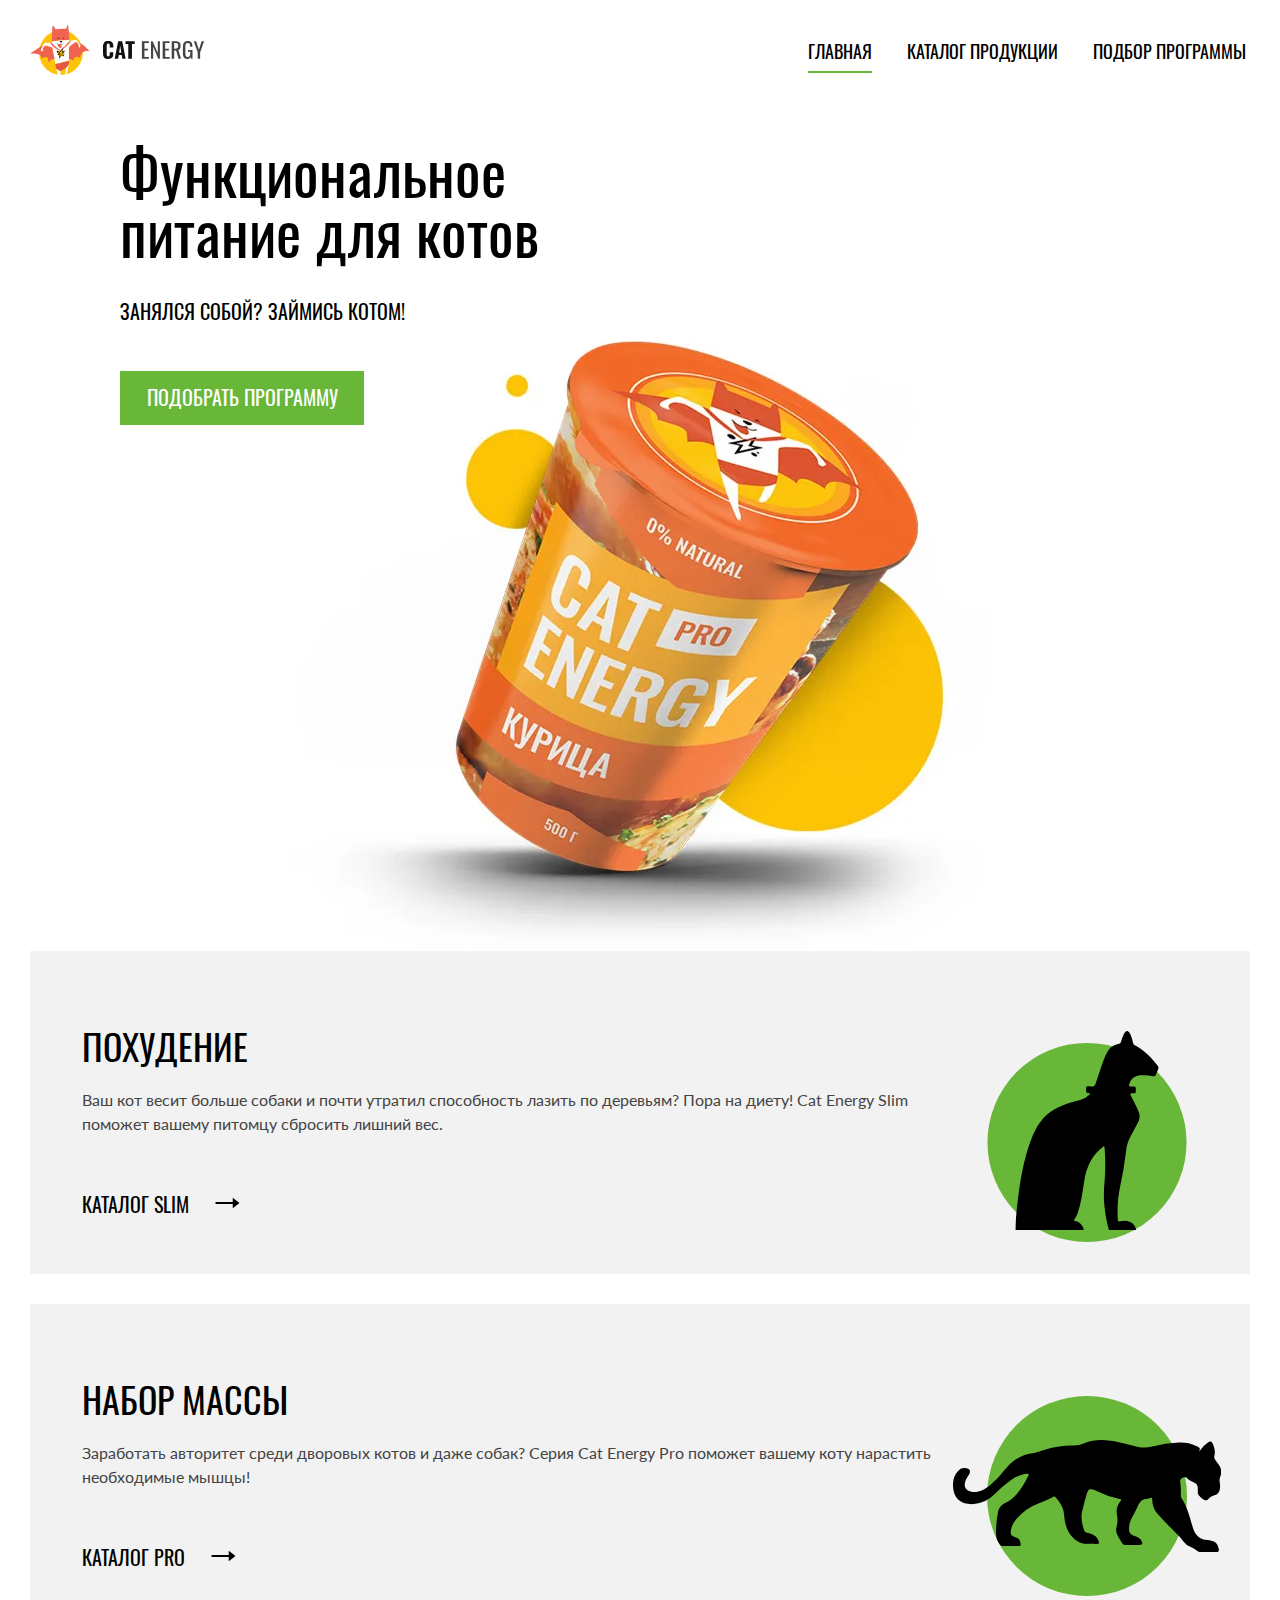
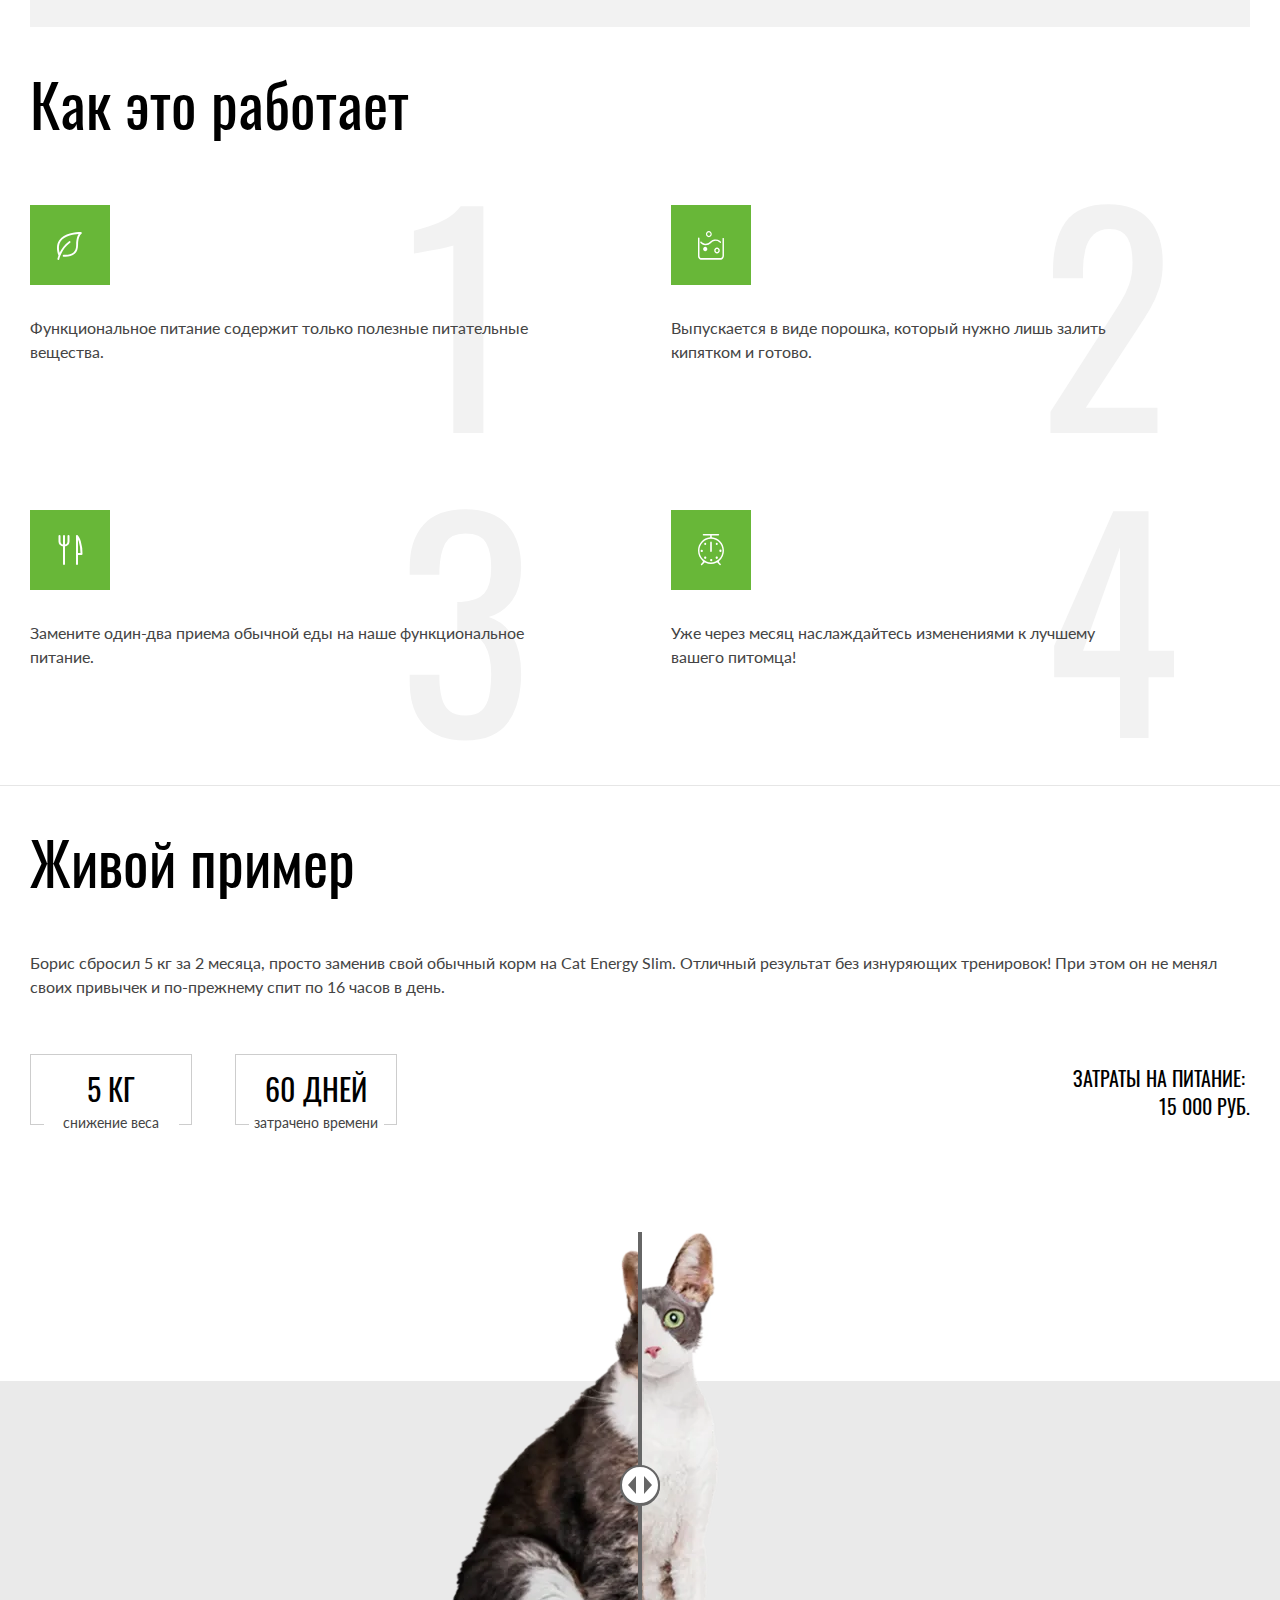
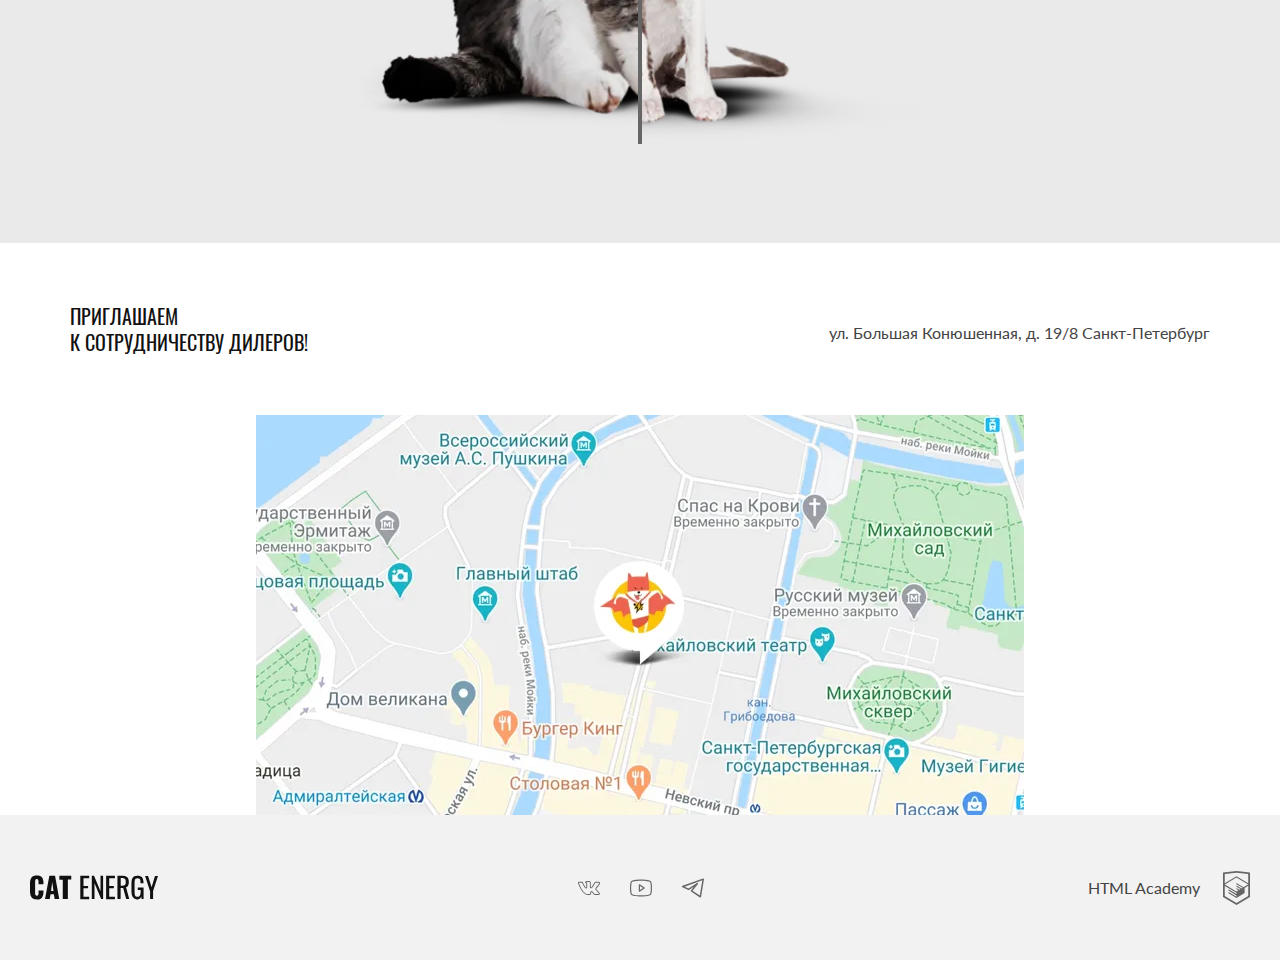
==== commit 14d61381: "Deploying to gh-pages from @ htmlacademy-adaptive/2492599-cat-energy-2@56bd5deef647e41448dad6ca1b738" ====
--- a/index.html
+++ b/index.html
@@ -1 +1 @@
-<!DOCTYPE html><html class="page" lang="ru"><head><meta charset="UTF-8"><title>Сайт кормов CAT ENRGY</title><link rel="icon" href="favicon.ico"><link rel="icon" href="favicons/favicon-cat.svg" type="image/svg+xml"><link rel="apple-touch-icon" sizes="180x180" href="/apple-icon-180x180.png"><link rel="manifest" href="manifest.webmanifest"><meta name="viewport" content="width=device-width,initial-scale=1"><link rel="stylesheet" href="styles/styles.css"><script src="scripts/index.js" defer="defer"></script><link rel="preload" href="./fonts/lato/Lato-Regular.woff2" type="font/woff2" as="font" crossorigin="anonymous"><link rel="preload" href="./fonts/oswald/oswaldregular.woff2" type="font/woff2" as="font" crossorigin="anonymous"></head><body class="page__body"><header class="header"><a class="header__logo logo" href="#"><picture><source type="image/svg+xml" media="(min-width:1440px)" srcset="images/logo-desktop.svg" width="202" height="59"><source type="image/svg+xml" media="(min-width:768px)" srcset="images/logo-tablet.svg" width="174" height="50"><img class="logo__image" src="images/logo-mobile.svg" alt="Логотип CAT ENERGY" width="33" height="38"></picture></a><nav class="header-nav nav"><button class="nav__button" type="button"><span class="visually-hidden">Закрыть/открыть меню</span></button><ul class="nav__list main-menu main-menu--index"><li class="main-menu__item main-menu__item--current"><a class="main-menu__link" href="#">Главная</a></li><li class="main-menu__item"><a class="main-menu__link" href="catalog.html">Каталог продукции</a></li><li class="main-menu__item"><a class="main-menu__link" href="#">Подбор программы</a></li></ul></nav></header><main class="main-page"><section class="main-page__hero hero"><div class="hero__wrapper"><div class="hero__container"><h1 class="hero__title">Функциональное питание для котов</h1><p class="hero__description">Занялся собой? Займись котом!</p></div></div><div class="hero__button-wrapper"><a class="hero__button button" href="#">Подобрать программу</a></div></section><section class="main-page__services services"><h2 class="visually-hidden">Программы</h2><ul class="services__list"><li class="services__item service-item service-item--slim"><h3 class="service-item__title">похудение</h3><p class="service-item__description">Ваш кот весит больше собаки и почти утратил способность лазить по деревьям? Пора на диету! Cat Energy Slim поможет вашему питомцу сбросить лишний вес.</p><a class="service-item__link" href="#">каталог slim</a></li><li class="services__item service-item service-item--pro"><h3 class="service-item__title">набор массы</h3><p class="service-item__description">Заработать авторитет среди дворовых котов и даже собак? Серия Cat Energy Pro поможет вашему коту нарастить необходимые мышцы!</p><a class="service-item__link" href="#">каталог pro</a></li></ul></section><section class="main-page__advantages advantages"><h2 class="advantages__title">Как это работает</h2><ul class="advantages__list"><li class="advantages__item advantage-item advantage-item--benefit"><p class="advantage-item__description">Функциональное питание содержит только полезные питательные вещества.</p></li><li class="advantages__item advantage-item advantage-item--cook"><p class="advantage-item__description">Выпускается в виде порошка, который нужно лишь залить кипятком и готово.</p></li><li class="advantages__item advantage-item advantage-item--meal"><p class="advantage-item__description">Замените один-два приема обычной еды на наше функциональное питание.</p></li><li class="advantages__item advantage-item advantage-item--time"><p class="advantage-item__description">Уже через месяц наслаждайтесь изменениями к лучшему вашего питомца!</p></li></ul></section><section class="main-page__example example"><h2 class="example__title"><span class="example__title-box">Живой пример</span></h2><div class="example__container"><div class="example__wrapper"><p class="example__description">Борис сбросил 5 кг за 2 месяца, просто заменив свой обычный корм на Cat Energy Slim. Отличный результат без изнуряющих тренировок! При этом он не менял своих привычек и по-прежнему спит по 16 часов в день.</p><div class="example__points points"><dl class="points__list"><div class="points__wrapper"><dt class="points__name">5 кг</dt><dd class="points__description">снижение веса</dd></div><div class="points__wrapper"><dt class="points__name">60 дней</dt><dd class="points__description">затрачено времени</dd></div></dl><dl class="points__list-price"><dt class="points__name-secondary-style">15 000 РУБ.</dt><dd class="points__description-secondary-style">Затраты на питание:&nbsp;</dd></dl></div></div><div class="example__slider slider"><ul class="slider__list"><li class="slider__lever slider__lever--before"><picture><source type="image/webp" media="(min-width: 768px)" srcset="images/cat-tablet-before@1x.webp, images/cat-tablet-before@2x.webp 2x" width="560" height="512"><source type="image/webp" srcset="images/cat-mobile-before@1x.webp, images/cat-mobile-before@2x.webp 2x" width="280" height="256"><source media="(min-width:768px)" srcset="images/cat-tablet-before@1x.png, images/cat-tablet-before@2x.png 2x" type="image/png" width="560" height="512"><img class="slider__image" src="images/cat-mobile-before@1x.png" srcset="images/cat-mobile-before@2x.png 2x" alt="Пример" width="280" height="256"></picture></li><li class="slider__lever slider__lever--after"><picture><source type="image/webp" media="(min-width: 768px)" srcset="images/cat-tablet-after@1x.webp, images/cat-tablet-after@2x.webp 2x" width="560" height="512"><source type="image/webp" srcset="images/cat-mobile-after@1x.webp, images/cat-mobile-after@2x.webp 2x" width="280" height="256"><source media="(min-width:768px)" srcset="images/cat-tablet-after@1x.png, images/cat-tablet-after@2x.png 2x" type="image/png" width="560" height="512"><img class="slider__image" src="images/cat-mobile-after@1x.png" srcset="images/cat-mobile-after@2x.png 2x" alt="Пример" width="280" height="256"></picture></li></ul><button class="slider__toggle" type="button"><span class="visually-hidden">Кот до/после</span> <span class="slider__toggle-bg"></span></button></div></div></section></main><footer class="footer"><section class="footer__address"><h2 class="visually-hidden">Адрес CAT ENERGY</h2><div class="footer__container"><p class="footer__invitation">приглашаем<br>к сотрудничеству дилеров!</p><address class="footer__address-text">ул. Большая Конюшенная, д. 19/8 <span class="footer__address-text-city">Санкт-Петербург</span></address></div><div class="footer__map map"><div class="map__google"><iframe src="https://www.google.com/maps/embed?pb=!1m18!1m12!1m3!1d1998.6036257197702!2d30.32047247648028!3d59.938719162094436!2m3!1f0!2f0!3f0!3m2!1i1024!2i768!4f13.1!3m3!1m2!1s0x4696310fca145cc1%3A0x42b32648d8238007!2z0JHQvtC70YzRiNCw0Y8g0JrQvtC90Y7RiNC10L3QvdCw0Y8g0YPQuy4sIDE5LzgsINCh0LDQvdC60YIt0J_QtdGC0LXRgNCx0YPRgNCzLCAxOTExODY!5e0!3m2!1sru!2sru!4v1720343209248!5m2!1sru!2sru" width="600" height="450" style="border:0;" allowfullscreen="" loading="lazy" referrerpolicy="no-referrer-when-downgrade"></iframe></div><div class="map__image"><picture><source type="image/webp" media="(min-width:1440px)" srcset="images/map-location-desktop@1x.webp, images/map-location-desktop@2x.webp 2x" width="1440" height="400"><source type="image/webp" media="(min-width:768px)" srcset="images/map-location-tablet@1x.webp, images/map-location-tablet@2x.webp 2x" width="768" height="400"><source type="image/webp" srcset="images/map-location-mobile@1x.webp, images/map-location-mobile@2x.webp 2x" width="320" height="362"><source type="image/jpeg" media="(min-width:1440px)" srcset="images/map-location-desktop@1x.jpeg, images/map-location-desktop@2x.jpeg 2x" width="1440" height="400"><source type="image/jpeg" media="(min-width:768px)" srcset="images/map-location-tablet@1x.jpeg, images/map-location-tablet@2x.jpeg 2x" width="768" height="400"><img class="map__picture" src="images/map-location-mobile@1x.jpeg" alt="Карта с расположением" srcset="images/map-location-mobile@2x.jpeg 2x" width="320" height="362"></picture></div></div></section><section class="footer__links links"><h2 class="visually-hidden">Ссылки на CAT ENERGY</h2><a class="links__logo" href="index.html"><span class="visually-hidden">Логотип CAT ENERGY</span></a><div class="links__social social"><ul class="social__list"><li class="social__item"><a class="social__link social__link-vkontakte" href="#"><span class="visually-hidden">ВКонтакте</span></a></li><li class="social__item"><a class="social__link social__link-youtube" href="#"><span class="visually-hidden">Ютуб</span></a></li><li class="social__item"><a class="social__link social__link-telegram" href="#"><span class="visually-hidden">Телеграм</span></a></li></ul></div><a class="links__academy" href="https://htmlacademy.ru">HTML Academy</a></section></footer></body></html>+<!DOCTYPE html><html class="page" lang="ru"><head><meta charset="UTF-8"><title>Сайт кормов CAT ENRGY</title><link rel="icon" href="favicon.ico"><link rel="icon" href="favicons/favicon-cat.svg" type="image/svg+xml"><link rel="apple-touch-icon" sizes="180x180" href="/apple-icon-180x180.png"><link rel="manifest" href="manifest.webmanifest"><meta name="viewport" content="width=device-width,initial-scale=1"><link rel="stylesheet" href="styles/styles.css"><script src="scripts/index.js" defer="defer"></script><link rel="preload" href="./fonts/lato/Lato-Regular.woff2" type="font/woff2" as="font" crossorigin="anonymous"><link rel="preload" href="./fonts/oswald/oswaldregular.woff2" type="font/woff2" as="font" crossorigin="anonymous"></head><body class="page__body"><header class="header"><a class="header__logo logo" href="#"><picture><source type="image/svg+xml" media="(min-width:1440px)" srcset="images/logo-desktop.svg" width="202" height="59"><source type="image/svg+xml" media="(min-width:768px)" srcset="images/logo-tablet.svg" width="174" height="50"><img class="logo__image" src="images/logo-mobile.svg" alt="Логотип CAT ENERGY" width="33" height="38"></picture></a><nav class="header-nav nav"><button class="nav__button" type="button"><span class="visually-hidden">Закрыть/открыть меню</span></button><ul class="nav__list main-menu main-menu--index"><li class="main-menu__item main-menu__item--current"><a class="main-menu__link" href="#">Главная</a></li><li class="main-menu__item"><a class="main-menu__link" href="catalog.html">Каталог продукции</a></li><li class="main-menu__item"><a class="main-menu__link" href="#">Подбор программы</a></li></ul></nav></header><main class="main-page"><section class="main-page__hero hero"><div class="hero__wrapper"><div class="hero__container"><h1 class="hero__title">Функциональное питание для котов</h1><p class="hero__description">Занялся собой? Займись котом!</p></div></div><div class="hero__button-wrapper"><a class="hero__button button" href="#">Подобрать программу</a></div></section><section class="main-page__services services"><h2 class="visually-hidden">Программы</h2><ul class="services__list"><li class="services__item service-item service-item--slim"><h3 class="service-item__title">похудение</h3><p class="service-item__description">Ваш кот весит больше собаки и почти утратил способность лазить по деревьям? Пора на диету! Cat Energy Slim поможет вашему питомцу сбросить лишний вес.</p><a class="service-item__link" href="#">каталог slim</a></li><li class="services__item service-item service-item--pro"><h3 class="service-item__title">набор массы</h3><p class="service-item__description">Заработать авторитет среди дворовых котов и даже собак? Серия Cat Energy Pro поможет вашему коту нарастить необходимые мышцы!</p><a class="service-item__link" href="#">каталог pro</a></li></ul></section><section class="main-page__advantages advantages"><h2 class="advantages__title">Как это работает</h2><ul class="advantages__list"><li class="advantages__item advantage-item advantage-item--benefit"><p class="advantage-item__description">Функциональное питание содержит только полезные питательные вещества.</p></li><li class="advantages__item advantage-item advantage-item--cook"><p class="advantage-item__description">Выпускается в виде порошка, который нужно лишь залить кипятком и готово.</p></li><li class="advantages__item advantage-item advantage-item--meal"><p class="advantage-item__description">Замените один-два приема обычной еды на наше функциональное питание.</p></li><li class="advantages__item advantage-item advantage-item--time"><p class="advantage-item__description">Уже через месяц наслаждайтесь изменениями к лучшему вашего&nbsp;питомца!</p></li></ul></section><section class="main-page__example example"><h2 class="example__title"><span class="example__title-box">Живой пример</span></h2><div class="example__container"><div class="example__wrapper"><p class="example__description">Борис сбросил 5 кг за 2 месяца, просто заменив свой обычный корм на Cat Energy Slim. Отличный результат без изнуряющих тренировок! При этом он не менял своих привычек и по-прежнему спит по 16 часов в день.</p><div class="example__points points"><dl class="points__list"><div class="points__wrapper"><dt class="points__name">5 кг</dt><dd class="points__description">снижение веса</dd></div><div class="points__wrapper"><dt class="points__name">60 дней</dt><dd class="points__description">затрачено времени</dd></div></dl><dl class="points__list-price"><dt class="points__name-secondary-style">15 000 РУБ.</dt><dd class="points__description-secondary-style">Затраты на питание:&nbsp;</dd></dl></div></div><div class="example__slider slider"><ul class="slider__list"><li class="slider__lever slider__lever--before"><picture><source type="image/webp" media="(min-width: 768px)" srcset="images/cat-tablet-before@1x.webp, images/cat-tablet-before@2x.webp 2x" width="560" height="512"><source type="image/webp" srcset="images/cat-mobile-before@1x.webp, images/cat-mobile-before@2x.webp 2x" width="280" height="256"><source media="(min-width:768px)" srcset="images/cat-tablet-before@1x.png, images/cat-tablet-before@2x.png 2x" type="image/png" width="560" height="512"><img class="slider__image" src="images/cat-mobile-before@1x.png" srcset="images/cat-mobile-before@2x.png 2x" alt="Пример" width="280" height="256"></picture></li><li class="slider__lever slider__lever--after"><picture><source type="image/webp" media="(min-width: 768px)" srcset="images/cat-tablet-after@1x.webp, images/cat-tablet-after@2x.webp 2x" width="560" height="512"><source type="image/webp" srcset="images/cat-mobile-after@1x.webp, images/cat-mobile-after@2x.webp 2x" width="280" height="256"><source media="(min-width:768px)" srcset="images/cat-tablet-after@1x.png, images/cat-tablet-after@2x.png 2x" type="image/png" width="560" height="512"><img class="slider__image" src="images/cat-mobile-after@1x.png" srcset="images/cat-mobile-after@2x.png 2x" alt="Пример" width="280" height="256"></picture></li></ul><button class="slider__toggle" type="button"><span class="visually-hidden">Кот до/после</span> <span class="slider__toggle-bg"></span></button></div></div></section></main><footer class="footer"><section class="footer__address"><h2 class="visually-hidden">Адрес CAT ENERGY</h2><div class="footer__container"><p class="footer__invitation">приглашаем<br>к сотрудничеству дилеров!</p><address class="footer__address-text">ул. Большая Конюшенная, д. 19/8 <span class="footer__address-text-city">Санкт-Петербург</span></address></div><div class="footer__map map"><div class="map__google"><iframe src="https://www.google.com/maps/embed?pb=!1m18!1m12!1m3!1d1998.6036257197702!2d30.32047247648028!3d59.938719162094436!2m3!1f0!2f0!3f0!3m2!1i1024!2i768!4f13.1!3m3!1m2!1s0x4696310fca145cc1%3A0x42b32648d8238007!2z0JHQvtC70YzRiNCw0Y8g0JrQvtC90Y7RiNC10L3QvdCw0Y8g0YPQuy4sIDE5LzgsINCh0LDQvdC60YIt0J_QtdGC0LXRgNCx0YPRgNCzLCAxOTExODY!5e0!3m2!1sru!2sru!4v1720343209248!5m2!1sru!2sru" width="600" height="450" style="border:0;" allowfullscreen="" loading="lazy" referrerpolicy="no-referrer-when-downgrade"></iframe></div><div class="map__image"><picture><source type="image/webp" media="(min-width:1440px)" srcset="images/map-location-desktop@1x.webp, images/map-location-desktop@2x.webp 2x" width="1440" height="400"><source type="image/webp" media="(min-width:768px)" srcset="images/map-location-tablet@1x.webp, images/map-location-tablet@2x.webp 2x" width="768" height="400"><source type="image/webp" srcset="images/map-location-mobile@1x.webp, images/map-location-mobile@2x.webp 2x" width="320" height="362"><source type="image/jpeg" media="(min-width:1440px)" srcset="images/map-location-desktop@1x.jpeg, images/map-location-desktop@2x.jpeg 2x" width="1440" height="400"><source type="image/jpeg" media="(min-width:768px)" srcset="images/map-location-tablet@1x.jpeg, images/map-location-tablet@2x.jpeg 2x" width="768" height="400"><img class="map__picture" src="images/map-location-mobile@1x.jpeg" alt="Карта с расположением" srcset="images/map-location-mobile@2x.jpeg 2x" width="320" height="362"></picture></div></div></section><section class="footer__links links"><div class="links__wrapper"><h2 class="visually-hidden">Ссылки на CAT ENERGY</h2><a class="links__logo" href="index.html"><span class="visually-hidden">Логотип CAT ENERGY</span></a><div class="links__social social"><ul class="social__list"><li class="social__item"><a class="social__link social__link-vkontakte" href="#"><span class="visually-hidden">ВКонтакте</span></a></li><li class="social__item"><a class="social__link social__link-youtube" href="#"><span class="visually-hidden">Ютуб</span></a></li><li class="social__item"><a class="social__link social__link-telegram" href="#"><span class="visually-hidden">Телеграм</span></a></li></ul></div><a class="links__academy" href="https://htmlacademy.ru">HTML Academy</a></div></section></footer></body></html>--- a/styles/styles.css
+++ b/styles/styles.css
@@ -1 +1 @@
-@font-face{font-family:Oswald;font-weight:400;font-style:normal;font-display:swap;src:url(../fonts/oswald/oswaldregular.woff2)format("woff2")}@font-face{font-family:Lato;font-weight:400;font-style:normal;font-display:swap;src:url(../fonts/lato/Lato-Regular.woff2)format("woff2")}.visually-hidden{clip:rect(0 0 0 0);border:0;width:1px;height:1px;margin:-1px;padding:0;position:absolute;overflow:hidden}.button{color:#fff;text-align:center;text-transform:uppercase;cursor:pointer;box-sizing:border-box;background-color:#68b738;border:none;padding:10px;font-family:Oswald,Arial,sans-serif;font-size:16px;line-height:20px;text-decoration:none;display:block}.button:hover{background-color:#5eaa2f}.button:focus{background-color:#5eaa2f;outline:none}.button:active{color:#ffffff4d;background-color:#5eaa2f}.page__body{color:#444;margin:0;font-family:Lato,Verdana,sans-serif;font-size:14px;font-weight:400;line-height:18px}@media (width>=768px){.page__body{font-size:16px;line-height:24px}}@media (width>=1440px){.page__body{margin:0 auto;padding-top:55px}}.header{background:url(../icons/stack.svg#logo-cat-energy) 50% 22px/100% 19px no-repeat;width:100%;padding-top:65px}.header__logo{position:absolute;top:13px;left:20px}.header__logo:hover{opacity:.8}.header__logo:focus{opacity:.8;outline:none}.header__logo:active{opacity:.6}@media (width>=768px){.header{box-sizing:border-box;background:0 0;justify-content:space-between;align-items:center;padding:25px 34px 0 30px;display:flex}.header__logo{position:unset;margin:0 30px 0 0}}@media (width>=1440px){.header{width:1220px;margin:0 auto;padding:0}}.nav__button{cursor:pointer;border:none;width:25px;height:24px;display:none;position:absolute;top:20px;right:21px}.nav--opened .nav__button{background:url(../icons/stack.svg#icon-menu-cross) 50% no-repeat;display:block}.nav--closed .nav__button{background:url(../icons/stack.svg#icon-menu-lines) 50% no-repeat;display:block}.nav__list{border-top:1px solid #e6e6e6}.nav--closed .nav__list{display:none}.nav--opened .nav__list{z-index:5;background-color:#fff;width:100%;display:block;position:absolute;top:65px;left:0}@media (width>=768px){.nav{border:none;position:relative}.nav--closed .nav__button,.nav--opened .nav__button{display:none}.nav__list,.nav--closed .nav__list,.nav--opened .nav__list{background:0 0;border:none;flex-wrap:wrap;justify-content:flex-end;gap:35px;display:flex;position:relative;top:0}}.main-menu{margin:0;padding:0;list-style:none}.main-menu__item{text-align:center;border-bottom:1px solid #e6e6e6;padding:23px 15px}.main-menu__link{color:#000;text-transform:uppercase;font-family:Oswald,Arial,sans-serif;font-size:20px;line-height:20px;text-decoration:none}.main-menu__link:hover{opacity:.6}.main-menu__link:focus{opacity:.6;outline:none}.main-menu__link:active{opacity:.3}@media (width>=768px){.main-menu__item{border:none;padding:6px 0}.main-menu__item--current{border-bottom:2px solid #68b738}.main-menu__link{font-size:18px;line-height:24px}}@media (width>=1440px){.main-menu{width:500px}.main-menu__link{font-size:20px;line-height:30px}.main-menu--index .main-menu__item--current{border-bottom:2px solid #fff}.main-menu--index .main-menu__link{color:#fff}}@media (width>=768px){.main-page{padding-top:60px}}@media (width>=1440px){.main-page{padding-top:104px}}@media (width>=768px){.inner-page{padding-top:60px}}@media (width>=1440px){.inner-page{padding-top:68px}}.hero{margin-bottom:20px}.hero__wrapper{margin-bottom:3px;padding-bottom:135px;position:relative}.hero__wrapper:after{content:"";background:-webkit-image-set(url(../images/index-hero-mobile@1x.webp) 1x,url(../images/index-hero-mobile@1x.png) 1x) 50%/280px 270px no-repeat;background:image-set("../images/index-hero-mobile@1x.webp" 1x,"../images/index-hero-mobile@1x.png" 1x) 50%/280px 270px no-repeat;width:100%;height:270px;position:absolute;bottom:0;left:50%;transform:translate(-50%)}@media (resolution>=2dppx){.hero__wrapper:after{background-image:-webkit-image-set(url(../images/index-hero-mobile@2x.webp) 1x,url(../images/index-hero-mobile@2x.png) 1x);background-image:image-set("../images/index-hero-mobile@2x.webp" 1x,"../images/index-hero-mobile@2x.png" 1x)}}.hero__container{background-color:#68b738d9;padding:27px 35px 164px;position:relative}.hero__container:after{content:"";z-index:-1;background:#4c4b50 -webkit-image-set(url(../images/index-background-mobile@1x.webp) 1x,url(../images/index-background-mobile@1x.jpeg) 1x) 50% 0/contain no-repeat;background:#4c4b50 image-set("../images/index-background-mobile@1x.webp" 1x,"../images/index-background-mobile@1x.jpeg" 1x) 50% 0/contain no-repeat;width:100%;height:100%;position:absolute;top:0;left:0}@media (resolution>=2dppx){.hero__container:after{background-image:-webkit-image-set(url(../images/index-background-mobile@2x.webp) 1x,url(../images/index-background-mobile@2x.png) 1x);background-image:image-set("../images/index-background-mobile@2x.webp" 1x,"../images/index-background-mobile@2x.png" 1x)}}.hero__title{color:#fff;text-align:center;max-width:300px;margin:0 auto 25px;padding:0;font-family:Oswald,Arial,sans-serif;font-size:36px;font-weight:400;line-height:36px}.hero__description{color:#fff;text-align:center;text-transform:uppercase;margin:0 10px;padding:0;font-family:Oswald,Arial,sans-serif;line-height:14px}.hero__button{margin:0 20px}@media (width>=768px){.hero{margin:0}.hero__wrapper{padding:0}.hero__wrapper:after{display:none}.hero__container{background:0 0;padding:0;position:relative}.hero__container:after{display:none}.hero__title{color:#000;text-align:left;max-width:500px;margin:0 0 40px 120px;font-size:60px;line-height:60px}.hero__description{color:#000;text-align:left;margin:0 0 50px 120px;font-size:20px;line-height:20px}.hero__button-wrapper{padding-bottom:526px;position:relative}.hero__button{box-sizing:border-box;width:244px;height:54px;margin:0 120px;padding-top:13px;font-size:20px;line-height:26px}.hero__button-wrapper:after{content:"";z-index:-1;background:-webkit-image-set(url(../images/index-hero-tablet@1x.webp) 1x,url(../images/index-hero-tablet@1x.png) 1x) 50%/709px 609px no-repeat;background:image-set("../images/index-hero-tablet@1x.webp" 1x,"../images/index-hero-tablet@1x.png" 1x) 50%/709px 609px no-repeat;width:100%;height:609px;position:absolute;top:-30px;left:0}}@media (width>=768px) and (resolution>=2dppx){.hero__button-wrapper:after{background-image:-webkit-image-set(url(../images/index-hero-tablet@2x.webp) 1x,url(../images/index-hero-tablet@2x.png) 1x);background-image:image-set("../images/index-hero-tablet@2x.webp" 1x,"../images/index-hero-tablet@2x.png" 1x)}}@media (width>=1440px){.hero{margin-bottom:82px}.hero:before{content:"";z-index:-5;background-color:#68b738d9;width:50%;height:694px;position:absolute;top:0;left:50%}.hero:after{content:"";z-index:-10;background:#403f44 -webkit-image-set(url(../images/index-background-desktop@1x.webp) 1x,url(../images/index-background-desktop@1x.jpeg) 1x) no-repeat;background:#403f44 image-set("../images/index-background-desktop@1x.webp" 1x,"../images/index-background-desktop@1x.jpeg" 1x) no-repeat;width:50%;height:694px;display:block;position:absolute;top:0;left:50%}}@media (width>=1440px) and (resolution>=2dppx){.hero:after{background-image:-webkit-image-set(url(../../images/index-background-desktop@2x.webp) 2x,url(../../images/index-background-desktop@2x.jpeg) 2x);background-image:image-set("../../images/index-background-desktop@2x.webp" 2x,"../../images/index-background-desktop@2x.jpeg" 2x);width:50%;height:694px}}@media (width>=1440px){.hero__container{width:1220px;margin:0 auto;padding-left:160px}.hero__title{margin:0 800px 40px 0}.hero__description{margin:0 800px 52px 0}.hero__button-wrapper{width:1220px;margin:0 auto;padding-bottom:184px}.hero__button{margin:0 0 0 80px}.hero__button-wrapper:after{background:-webkit-image-set(url(../images/index-hero-desktop@1x.webp) 1x,url(../images/index-hero-desktop@1x.png) 1x) 50%/552px 499px no-repeat;background:image-set("../images/index-hero-desktop@1x.webp" 1x,"../images/index-hero-desktop@1x.png" 1x) 50%/552px 499px no-repeat;height:499px;top:-313px;left:auto;right:-113px}}@media (width>=1440px) and (resolution>=2dppx){.hero__button-wrapper:after{background-image:-webkit-image-set(url(../images/index-hero-desktop@2x.webp) 1x,url(../images/index-hero-desktop@2x.png) 1x);background-image:image-set("../images/index-hero-desktop@2x.webp" 1x,"../images/index-hero-desktop@2x.png" 1x)}}.services{margin:0 20px}.services__list{margin:0;padding:0;list-style:none}@media (width>=768px){.services{margin:0 30px 46px}}@media (width>=1440px){.services{width:1220px;margin:0 auto}.services__list{flex-wrap:wrap;justify-content:space-between;display:flex}}.service-item{background-color:#f2f2f2;margin-bottom:20px;padding:30px 33px 18px 20px;position:relative}.service-item--slim:before{content:"";background:url(../icons/stack.svg#cat-back-1) 50% no-repeat;width:50px;height:53px;position:absolute;top:21px;left:20px}.service-item--pro:before{content:"";background:url(../icons/stack.svg#cat-back-2) 50% no-repeat;width:67px;height:50px;position:absolute;top:24px;left:12px}.service-item__title{color:#000;text-transform:uppercase;margin:0 0 29px;padding-left:70px;font-family:Oswald,Arial,sans-serif;font-size:24px;font-weight:400;line-height:37px}.service-item__description{margin:0 0 43px}.service-item__link{color:#000;text-transform:uppercase;font-family:Oswald,Arial,sans-serif;font-size:16px;line-height:16px;text-decoration:none;position:relative}.service-item__link:after{content:"";background:url(../icons/stack.svg#icon-arrow) 50% no-repeat;width:39px;height:12px;position:absolute;top:6px;right:-50px}.service-item__link:hover:after{background-image:url(../icons/stack.svg#icon-arrow-longer);right:-54px}.service-item__link:focus{outline-color:#68b738b3}.service-item__link:focus:after{background-image:url(../icons/stack.svg#icon-arrow-longer);right:-54px}.service-item__link:active{opacity:.3}.service-item__link:active:after{background-image:url(../icons/stack.svg#icon-arrow-longer);right:-54px}@media (width>=768px){.service-item{background-color:#f2f2f2;margin-bottom:30px;padding:77px 0 55px 52px}.service-item--slim:before{width:200px;height:211px;top:80px;left:auto;right:63px}.service-item--pro:before{width:268px;height:200px;top:92px;left:auto;right:29px}.service-item__title{margin-bottom:24px;padding:0;font-size:36px;line-height:36px}.service-item__description{margin:0 316px 53px 0}.service-item__link{font-size:20px;line-height:30px}.service-item__link:after{top:8px;right:-58px}}@media (width>=1440px){.service-item{box-sizing:border-box;width:570px;margin:0 0 71px;padding:77px 61px 59px 52px}.service-item--slim:before{width:100px;height:106px;top:41px;left:52px;right:auto}.service-item--pro:before{width:134px;height:100px;top:47px;left:33px;right:auto}.service-item__title{margin-bottom:73px;margin-left:162px}.service-item__description{margin:0 0 27px}}.advantages{margin:0 20px 44px}.advantages__title{color:#000;margin:0 0 40px;font-family:Oswald,Arial,sans-serif;font-size:36px;font-weight:400;line-height:40px}.advantages__list{margin:0;padding:0;list-style:none}.advantages__item{margin-bottom:15px;padding-top:5px;padding-left:80px}@media (width>=768px){.advantages{margin:0 105px 47px 30px}.advantages__title{margin-bottom:32px;font-size:60px;line-height:60px}.advantages__list{grid-template-columns:1fr 1fr;gap:37px 136px;display:grid}.advantages__item{margin:0;padding:151px 0 57px}}@media (width>=1440px){.advantages{width:1220px;margin:0 auto 69px}.advantages__list{grid-template-columns:1fr 1fr 1fr 1fr;gap:77px}}.advantage-item{position:relative}.advantage-item:before{content:"";width:60px;height:60px;display:block;position:absolute;top:0;left:0}.advantage-item--benefit:before{background-image:url(../icons/stack.svg#advantage-back-1)}.advantage-item--cook:before{background-image:url(../icons/stack.svg#advantage-back-2)}.advantage-item--meal:before{background-image:url(../icons/stack.svg#advantage-back-3)}.advantage-item--time:before{background-image:url(../icons/stack.svg#advantage-back-4)}.advantage-item__description{min-height:60px;margin:0;display:block}@media (width>=768px){.advantage-item:before{width:80px;height:80px;top:40px;left:0}.advantage-item:after{color:#f2f2f2;z-index:-5;width:136px;height:280px;font-family:Oswald,Arial,sans-serif;font-size:280px;line-height:280px;display:inline-block;position:absolute;top:2px;right:0}.advantage-item--benefit:after{content:"1";right:-7px}.advantage-item--cook:after{content:"2"}.advantage-item--meal:after{content:"3"}.advantage-item--time:after{content:"4";right:-4px}}.slider{position:relative}.slider__list{width:280px;height:256px;margin:0 auto;padding:0;list-style:none;position:relative;top:0;left:0}.slider__lever{background-color:#eaeaea;width:100%;height:100%;position:absolute;top:0;left:0;overflow:hidden}.slider__lever--before{z-index:5;width:50%;transition-duration:1s;transition-timing-function:cubic-bezier(.45,.05,.55,.95)}.slider--before .slider__lever--before{width:100%}.slider--after .slider__lever--before{width:0%}.slider__lever--after{z-index:1}.slider__toggle{cursor:pointer;z-index:8;background-color:#fff;border:2px solid #666;border-radius:50%;width:40px;height:40px;padding:0;transition-property:left;transition-duration:1s;transition-timing-function:cubic-bezier(.45,.05,.55,.95);position:absolute;top:50%;left:50%;transform:translate(-50%,-50%)}.slider__toggle-bg{z-index:8;box-sizing:border-box;background-color:#fff;border:2px solid #666;border-radius:50%;width:40px;height:40px;position:absolute;top:-3px;left:-2px}.slider__toggle:before{content:"";z-index:5;background-color:#666;width:4px;height:256px;position:absolute;top:-110px;left:50%;transform:translate(-50%)}.slider__toggle:after{content:"";z-index:10;background-color:#666;width:24px;height:18px;position:absolute;top:8px;left:50%;transform:translate(-50%);-webkit-mask-image:url(../icons/stack.svg#slider-arrows);mask-image:url(../icons/stack.svg#slider-arrows)}.slider__toggle:hover{border-color:#68b738}.slider__toggle:hover:before,.slider__toggle:hover:after{background-color:#68b738}.slider__toggle:hover .slider__toggle-bg{border-color:#68b738}.slider__toggle:focus{border-color:#68b738;outline:none}.slider__toggle:focus .slider__toggle-bg{border-color:#68b738}.slider__toggle:focus.slider__toggle:before,.slider__toggle:focus.slider__toggle:after{background-color:#68b738;outline:none}.slider__toggle:active{border-color:#5eaa2f99}.slider__toggle:active.slider__toggle:before,.slider__toggle:active.slider__toggle:after{background-color:#5eaa2f99}.slider--before .slider__toggle{left:calc(50% + 140px)}.slider--after .slider__toggle{left:calc(50% - 140px)}@media (width>=768px){.slider{background-color:#eaeaea;padding-bottom:101px}.slider:before{content:"";background-color:#fff;width:100%;height:151px;position:absolute;top:0;left:0}.slider__list{width:560px;height:512px}.slider__lever:before{content:"";background-color:#fff;width:100%;height:151px;position:absolute;top:0;left:0}.slider__toggle{transform:translate(-50%,-71px)}.slider__toggle:before{height:512px;top:-236px}.slider--before .slider__toggle{left:calc(50% + 280px)}.slider--after .slider__toggle{left:calc(50% - 280px)}.slider__image{position:relative}}@media (width>=1440px){.slider{width:560px;height:512px;padding:0}.slider:before{height:135px}.slider__lever{background-color:#f2f2f2}.slider__lever:before{height:135px}.slider__toggle{transform:translate(-50%,-50%)}}.example{background-color:#eaeaea;padding:25px 20px 39px}.example__title{color:#000;margin:0 0 40px;font-family:Oswald,Arial,sans-serif;font-size:36px;font-weight:400;line-height:40px}.example__description{margin:0 0 20px}@media (width>=768px){.example{background:0 0;padding:45px 0 0}.example__title{margin-bottom:60px;padding:0 30px;font-size:60px;line-height:60px}.example__wrapper{margin-bottom:100px}.example__description{margin-bottom:55px;padding:0 30px}.example__points{padding:0 30px}}@media (width>=1440px){.example{background:#f2f2f2;padding:0 0 75px}.example__container{justify-content:space-between;width:1220px;margin:0 auto;display:flex;position:relative}.example__title{background-color:#fff;margin:0;padding:0 0 76px}.example__title-box{box-sizing:border-box;width:1220px;margin:0 auto;padding-right:600px;display:block}.example__wrapper{z-index:1;width:436px;margin:0;padding-top:70px}.example__description{margin-bottom:69px;padding:0 4px 0 0}.example__points{padding:0}.example__slider{margin-top:-135px}}.points__list{flex-wrap:wrap;justify-content:space-between;align-items:start;margin:0 0 20px;display:flex}.points__wrapper{text-align:center;box-sizing:border-box;border-radius:3px;min-width:124px;position:relative}.points__name{color:#000;text-transform:uppercase;border:1px solid #cdcdcd;padding:13px 20px 17px;font-family:Oswald,Arial,sans-serif;font-size:24px;line-height:24px}.points__description{box-sizing:border-box;background-color:#eaeaea;width:80px;margin:-9px auto 0;padding:0 4px;font-size:12px;line-height:12px}.points__list-price{flex-flow:row-reverse wrap;justify-content:center;margin:0 0 20px;display:flex}.points__name-secondary-style{color:#000;text-transform:uppercase;font-family:Oswald,Arial,sans-serif;font-size:14px;line-height:20px}.points__description-secondary-style{color:#000;text-transform:uppercase;margin:0;font-family:Oswald,Arial,sans-serif;font-size:14px;line-height:20px}@media (width>=768px){.points{flex-wrap:wrap;justify-content:space-between;display:flex}.points__list{gap:43px;margin:0}.points__wrapper{text-align:center;width:162px}.points__name{padding:15px 8px 17px;font-size:30px;line-height:37px}.points__description{background-color:#fff;min-width:135px;padding:0 5px;font-size:14px;line-height:14px}.points__list-price{flex-direction:column-reverse;align-items:end;gap:8px;margin:0}.points__name-secondary-style,.points__description-secondary-style{font-size:20px}}@media (width>=1440px){.points{margin-bottom:0}.points__wrapper{margin-bottom:56px}.points__description{background-color:#f2f2f2}.points__list-price{flex-direction:row-reverse;gap:63px}}.catalog{border-top:1px solid #d9d9d9;padding-top:27px}.catalog__title{color:#000;margin:0;padding:0 20px 41px;font-family:Oswald,Arial,sans-serif;font-size:36px;font-weight:400;line-height:36px}.catalog__main{margin-bottom:26px}.catalog__main-list{max-width:450px;margin:0 auto;padding:0;list-style:none}.catalog__main-card--add{border-top:1px solid #ebebeb;border-bottom:1px solid #ebebeb;max-width:450px;padding:24px 20px}.catalog__add-cards{color:#111;text-align:center;text-transform:uppercase;margin:0 0 9px;padding-top:53px;font-family:Oswald,Arial,sans-serif;font-size:16px;line-height:20px;position:relative}.catalog__add-cards:before{content:"";background-color:#d3d3d3;width:30px;height:2px;display:block;position:absolute;top:14px;left:50%;transform:translate(-50%)}.catalog__add-cards:after{content:"";background-color:#d3d3d3;width:2px;height:30px;display:block;position:absolute;top:0;left:50%;transform:translate(-50%)}.catalog__add-cards-description{text-align:center;margin:0 0 20px;font-size:12px;line-height:16px}.catalog__add-cards-button{color:#444;box-sizing:border-box;background-color:#f2f2f2;width:100%}.catalog__add-cards-button:hover{background-color:#ebebeb}.catalog__add-cards-button:focus{background-color:#ebebeb;outline:none}.catalog__add-cards-button:active{color:#444;background-color:#ebebeb}.catalog__additional{margin-bottom:40px;padding:0;position:relative}.catalog__additional:before{content:"";background-color:#68b738;width:100%;height:2px;position:absolute;top:10px;left:0}.catalog__additional-title{color:#000;background-color:#fff;width:-moz-fit-content;width:fit-content;margin:0 0 34px;padding:0 40px 0 20px;font-family:Oswald,Arial,sans-serif;font-size:24px;font-weight:400;line-height:24px;position:relative}.catalog__additional-wrapper{padding:0 20px}.catalog__additional-list{max-width:708px;margin:0 auto 34px;padding:0;list-style:none}.catalog__additional-description{color:#fff;text-align:center;background:#68b738d9 url(../icons/stack.svg#catalog-gift) 50% 59px/78px 80px no-repeat;margin:0;padding:187px 55px 43px;font-size:16px;line-height:20px;display:block;position:relative}.catalog__additional-description:before{content:"";z-index:-1;background:#c0b4b4 -webkit-image-set(url(../images/catalog-background-mobile@1x.webp) 1x,url(../images/catalog-background-mobile@1x.jpeg) 1x) 50%;background:#c0b4b4 image-set("../images/catalog-background-mobile@1x.webp" 1x,"../images/catalog-background-mobile@1x.jpeg" 1x) 50%;width:280px;height:290px;display:block;position:absolute;top:0;left:50%;transform:translate(-50%)}@media (resolution>=2dppx){.catalog__additional-description:before{background-image:-webkit-image-set(url(../../images/catalog-background-mobile@2x.webp) 2x,url(../../images/catalog-background-mobile@2x.jpeg) 2x);background-image:image-set("../../images/catalog-background-mobile@2x.webp" 2x,"../../images/catalog-background-mobile@2x.jpeg" 2x)}}.catalog__additional-description-wrapper{width:165px;margin:0 auto;display:block}@media (width>=768px){.catalog{border:none;padding:0}.catalog__title{margin-bottom:84px;padding:0 30px;font-size:60px;line-height:60px}.catalog__main{margin-bottom:74px}.catalog__main-list{grid-template-columns:1fr 1fr;justify-items:center;gap:61px 60px;max-width:none;padding:0 30px;display:grid}.catalog__main-card--add{border:none;width:324px;padding:81px 0 0}.catalog__main-card-wrapper--add{border:2px solid #f2f2f2;padding:107px 35px 38px}.catalog__add-cards{margin-bottom:22px;padding:52px 36px 0;font-size:20px;line-height:24px}.catalog__add-cards:before{width:60px;top:-29px}.catalog__add-cards:after{height:60px;top:-59px}.catalog__add-cards-description{margin-bottom:82px;padding:0 30px;font-size:16px;line-height:18px}.catalog__additional{margin-bottom:80px;padding:0 30px}.catalog__additional:before{top:14px}.catalog__additional-title{margin-bottom:80px;padding:0 40px;font-size:32px;line-height:32px}.catalog__additional-wrapper{padding:0}.catalog__additional-list{margin-bottom:69px}.catalog__additional-description{text-align:left;background:#68b738d9 url(../icons/stack.svg#catalog-gift) calc(50% - 236px) 57px/80px 82px no-repeat;padding:71px 125px 69px 422px}.catalog__additional-description:before{background:#c0b4b4 -webkit-image-set(url(../images/catalog-background-tablet@1x.webp) 1x,url(../images/catalog-background-tablet@1x.jpeg) 1x) 50%;background:#c0b4b4 image-set("../images/catalog-background-tablet@1x.webp" 1x,"../images/catalog-background-tablet@1x.jpeg" 1x) 50%;width:708px;height:200px}}@media (width>=768px) and (resolution>=2dppx){.catalog__additional-description:before{background-image:-webkit-image-set(url(../../images/catalog-background-tablet@2x.webp) 2x,url(../../images/catalog-background-tablet@2x.jpeg) 2x);background-image:image-set("../../images/catalog-background-tablet@2x.webp" 2x,"../../images/catalog-background-tablet@2x.jpeg" 2x)}}@media (width>=1440px){.catalog__title{width:1220px;margin-left:auto;margin-right:auto;padding:0}.catalog__main{width:1220px;margin:0 auto 72px}.catalog__main-list{grid-template-columns:1fr 1fr 1fr 1fr;justify-items:center;gap:63px 80px;padding:0}.catalog__main-card--add{border:none;width:245px;padding:81px 0 0}.catalog__main-card-wrapper--add{padding:107px 37px 38px}.catalog__add-cards{margin-bottom:25px;padding:43px 10px 0}.catalog__add-cards-description{margin-bottom:88px;padding:0}.catalog__additional{margin-bottom:95px;padding:0}.catalog__additional-title{margin-left:calc(50% - 650px);padding:0 40px;font-size:40px;line-height:40px}.catalog__additional-wrapper{justify-content:space-between;width:1220px;margin:0 auto;padding:0;display:flex}.catalog__additional-list{max-width:896px;margin:0}.catalog__additional-description{text-align:center;background:#68b738d9 url(../icons/stack.svg#catalog-gift) 50% 56px/78px 80px no-repeat;padding:183px 40px 43px}.catalog__additional-description:before{background:#c0b4b4 -webkit-image-set(url(../images/catalog-background-desktop@1x.webp) 1x,url(../images/catalog-background-desktop@1x.jpeg) 1x) 50%;background:#c0b4b4 image-set("../images/catalog-background-desktop@1x.webp" 1x,"../images/catalog-background-desktop@1x.jpeg" 1x) 50%;width:245px;height:288px}}@media (width>=1440px) and (resolution>=2dppx){.catalog__additional-description:before{background-image:-webkit-image-set(url(../../images/catalog-background-desktop@2x.webp) 2x,url(../../images/catalog-background-desktop@2x.jpeg) 2x);background-image:image-set("../../images/catalog-background-desktop@2x.webp" 2x,"../../images/catalog-background-desktop@2x.jpeg" 2x)}}.main-card{border-top:1px solid #ebebeb;max-width:450px;padding:20px 20px 25px}.main-card__wrapper{grid-template-columns:1fr 1fr;margin-bottom:16px;display:grid}.main-card__picture{grid-row:1/3;align-self:center}.main-card__image{margin:auto;display:block}.main-card__title{color:#222;text-transform:uppercase;max-width:80px;margin:0 0 14px;font-family:Oswald,Arial,sans-serif;font-size:16px;line-height:20px}.main-card__points{grid-template-columns:1fr 1fr;margin:0 0 4px;display:grid}.main-card__points-name{margin:0;font-size:12px;line-height:16px}.main-card__points-description{text-align:end;margin:0;font-size:12px;line-height:16px}.main-card__button{width:100%}@media (width>=768px){.main-card{box-sizing:border-box;background-color:#f2f2f2;border:none;width:324px;padding:10px 37px 40px;position:relative}.main-card:before{content:"";background-color:#fff;width:100%;height:81px;position:absolute;top:0;left:0}.main-card__wrapper{grid-template-columns:1fr;margin-bottom:33px;display:grid}.main-card__picture{z-index:5;grid-row:1;align-self:center;height:206px;margin-bottom:25px}.main-card__image{margin:auto;display:block}.main-card__title{text-align:center;justify-self:center;max-width:140px;margin-bottom:20px;font-size:20px;line-height:24px}.main-card__points{grid-template-columns:1fr 1fr;row-gap:12px;margin:0 0 4px;display:grid}.main-card__points-name{font-size:16px;line-height:20px;position:relative}.main-card__points-name:after{content:"";background-color:#cdcdcd;width:248px;height:1px;display:block;position:absolute;bottom:-5px;left:0}.main-card__points-description{font-size:16px;line-height:20px}}@media (width>=1440px){.main-card{box-sizing:border-box;width:245px;padding:10px 38px 40px}.main-card__picture{margin-bottom:17px}.main-card__title{margin-bottom:24px}.main-card__points{margin-bottom:9px}.main-card__points-name:after{width:169px;bottom:-6px}}.additional-card{border-bottom:1px solid #cdcdcd;max-width:632px;margin:0 auto;padding:13px 0 18px}.additional-card:first-child{border-top:1px solid #cdcdcd}.additional-card__title{color:#222;text-transform:uppercase;margin:0 0 13px;font-family:Oswald,Arial,sans-serif;font-size:16px;line-height:16px}.additional-card__points{flex-wrap:wrap;justify-content:space-between;gap:10px;margin:0 0 15px;display:flex}.additional-card__points-name,.additional-card__points-description{margin:0;line-height:14px}.additional-card__button{width:100%}@media (width>=768px){.additional-card{border:1px solid #cdcdcd;border-top:none;grid-template-columns:1fr 1fr;row-gap:22px;padding:25px 37px 28px;display:grid}.additional-card__title{margin-bottom:0;font-size:20px;line-height:20px}.additional-card__points{grid-template-columns:3fr 1fr;justify-items:end;gap:19px;margin:0;padding-top:3px;display:grid}.additional-card__points-name,.additional-card__points-description{font-size:16px;line-height:20px}.additional-card__button{grid-column:1/3;width:100%}}@media (width>=1440px){.additional-card{border:none;border-bottom:1px solid #cdcdcd;grid-template-columns:288px 284px 244px;align-items:center;gap:0 40px;max-width:896px;margin:0;padding:15px 0}.additional-card__points{justify-items:start;column-gap:108px}.additional-card__button{grid-column:auto;width:244px}}.newsletter{margin-bottom:40px;padding:0;position:relative}.newsletter:before{content:"";background-color:#68b738;width:100%;height:2px;position:absolute;top:10px;left:0}.newsletter__title{color:#000;background-color:#fff;width:-moz-fit-content;width:fit-content;margin:0 0 32px;padding:0 40px 0 20px;font-family:Oswald,Arial,sans-serif;font-size:24px;font-weight:400;line-height:24px;position:relative}.newsletter__description{text-align:center;color:#000;max-width:280px;margin:0 auto 22px;padding:0 20px;font-family:Oswald,Arial,sans-serif;font-size:16px;line-height:24px}.newsletter__form{padding:0 20px}.newsletter__field-email{color:#444;text-transform:uppercase;box-sizing:border-box;border:1px solid #cdcdcd;width:100%;min-height:56px;margin:0 0 16px;padding:13px;font-family:Oswald,Arial,sans-serif;font-size:20px;line-height:30px}.newsletter__button{width:100%;min-height:56px;font-size:20px;line-height:26px}@media (width>=768px){.newsletter{margin-bottom:80px;padding:0 30px}.newsletter:before{top:14px}.newsletter__title{margin-bottom:66px;padding:0 40px;font-size:32px;line-height:32px}.newsletter__description{max-width:632px;font-size:24px;line-height:32px}.newsletter__form{margin:0 38px;padding:0;display:flex}.newsletter__field-email{margin:0}.newsletter__button{box-sizing:border-box;max-width:256px}}@media (width>=1440px){.newsletter{margin-bottom:102px;padding:0}.newsletter__title{margin-bottom:74px;margin-left:calc(50% - 650px);padding:0 40px;font-size:40px;line-height:40px}.newsletter__title:before{width:70px;height:2px;top:18px;left:-110px}.newsletter__title:after{width:calc(100% - 294px);top:18px;left:294px}.newsletter__description{max-width:1140px;margin-bottom:22px}.newsletter__form{width:752px;margin:0 auto}.newsletter__button{box-sizing:border-box;max-width:256px}}.footer__container{grid-template-columns:1fr 1fr;padding:26px 20px;display:grid}.footer__invitation{color:#111;text-transform:uppercase;margin:0;font-family:Oswald,Arial,sans-serif;font-size:16px;line-height:20px}.footer__address-text{margin:0;font-style:normal;line-height:20px}.footer__map{width:100%}@media (width>=768px){.footer__container{grid-template-columns:1fr 1fr;column-gap:308px;padding:60px 70px;display:grid}.footer__invitation{font-size:20px;line-height:26px}.footer__address-text{text-align:end;font-size:16px}.footer__address-text-city{margin-top:20px;display:inline-block}}@media (width>=1440px){.footer{background-color:#f2f2f2;margin:0 auto;position:relative}.footer__address{padding:94px 0 106px;position:relative}.footer__container{box-sizing:border-box;z-index:5;background-color:#fff;gap:92px;width:565px;padding:62px 78px 58px 80px;position:relative;left:calc(50% - 610px)}.footer__address-text{text-align:start}}.map{position:relative}.map__google{height:362px}.map__google iframe{width:100%;height:362px}.map__image{z-index:-1;position:absolute;top:0;left:50%;transform:translate(-50%)}.map__picture{margin:0 auto;display:block}@media (width>=768px){.map__google{height:400px}.map__google iframe{width:100%;height:400px}}@media (width>=1440px){.map{width:100%;height:100%;position:absolute;top:0;left:0}.map__google,.map__google iframe{height:100%}}.links{grid-template-rows:62px 62px 73px;grid-template-columns:1fr;place-items:center;width:280px;margin:0 auto;padding:22px 20px 21px;display:grid}.links__logo{background-color:#111;width:128px;height:24px;display:block;-webkit-mask-image:url(../icons/stack.svg#logo-cat-energy);mask-image:url(../icons/stack.svg#logo-cat-energy)}.links__logo:hover,.links__logo:focus{background-color:#3e3e3e}.links__logo:active{background-color:#6b6b6b}.links__academy{color:#444;justify-self:start;font-size:16px;line-height:20px;text-decoration:none;display:block;position:relative}.links__academy:after{content:"";background-color:#666;width:27px;height:34px;display:block;position:absolute;top:-7px;right:-167px;-webkit-mask-image:url(../icons/stack.svg#logo-academy);mask-image:url(../icons/stack.svg#logo-academy)}.links__academy:hover:after{background-color:#68b738}.links__academy:focus{outline:none}.links__academy:focus:after{background-color:#68b738}.links__academy:active{opacity:.3;color:#444}.links__academy:active:after{background-color:#68b738}.links__academy:visited{color:#444}@media (width>=768px){.links{background-color:#f2f2f2;flex-wrap:wrap;justify-content:space-between;width:auto;padding:55px 30px;display:flex}.links__logo{height:35px;margin-right:36px}.links__academy{padding-right:50px}.links__academy:after{top:-7px;right:0}}@media (width>=1440px){.links{width:1220px;padding:66px 110px}}.social__list{justify-content:center;gap:30px;margin:0;padding:0;list-style:none;display:flex}.social__link{background-color:#666;width:22px;height:22px;display:block;-webkit-mask-position:50%;mask-position:50%}.social__link:hover,.social__link:focus{background-color:#68b738}.social__link:active{opacity:.3;background-color:#68b738}.social__link-vkontakte{-webkit-mask-image:url(../icons/stack.svg#logo-vk);mask-image:url(../icons/stack.svg#logo-vk)}.social__link-youtube{-webkit-mask-image:url(../icons/stack.svg#logo-youtube);mask-image:url(../icons/stack.svg#logo-youtube)}.social__link-telegram{-webkit-mask-image:url(../icons/stack.svg#logo-telegram);mask-image:url(../icons/stack.svg#logo-telegram)}+@font-face{font-family:Oswald;font-weight:400;font-style:normal;font-display:swap;src:url(../fonts/oswald/oswaldregular.woff2)format("woff2")}@font-face{font-family:Lato;font-weight:400;font-style:normal;font-display:swap;src:url(../fonts/lato/Lato-Regular.woff2)format("woff2")}.visually-hidden{clip:rect(0 0 0 0);border:0;width:1px;height:1px;margin:-1px;padding:0;position:absolute;overflow:hidden}.button{color:#fff;text-align:center;text-transform:uppercase;cursor:pointer;box-sizing:border-box;background-color:#68b738;border:none;padding:10px;font-family:Oswald,Arial,sans-serif;font-size:16px;line-height:20px;text-decoration:none;display:block}.button:hover{background-color:#5eaa2f}.button:focus{background-color:#5eaa2f;outline:none}.button:active{color:#ffffff4d;background-color:#5eaa2f}.page__body{color:#444;margin:0;font-family:Lato,Verdana,sans-serif;font-size:14px;font-weight:400;line-height:18px}@media (width>=768px){.page__body{font-size:16px;line-height:24px}}@media (width>=1440px){.page__body{margin:0 auto;padding-top:55px}}.header{background:url(../icons/stack.svg#logo-cat-energy) 50% 22px/100% 19px no-repeat;width:100%;padding-top:65px}.header__logo{position:absolute;top:13px;left:20px}.header__logo:hover{opacity:.8}.header__logo:focus{opacity:.8;outline:none}.header__logo:active{opacity:.6}@media (width>=768px){.header{box-sizing:border-box;background:0 0;justify-content:space-between;align-items:center;padding:25px 34px 0 30px;display:flex}.header__logo{position:unset;margin:0 30px 0 0}}@media (width>=1440px){.header{width:1220px;margin:0 auto;padding:0}}.nav__button{cursor:pointer;border:none;width:25px;height:24px;display:none;position:absolute;top:20px;right:21px}.nav--opened .nav__button{background:url(../icons/stack.svg#icon-menu-cross) 50% no-repeat;width:18px;height:18px;display:block;top:22px;right:20px}.nav--closed .nav__button{background:url(../icons/stack.svg#icon-menu-lines) 50% no-repeat;display:block}.nav__list{border-top:1px solid #e6e6e6}.nav--closed .nav__list{display:none}.nav--opened .nav__list{z-index:5;background-color:#fff;width:100%;display:block;position:absolute;top:65px;left:0}@media (width>=768px){.nav{border:none;position:relative}.nav--closed .nav__button,.nav--opened .nav__button{display:none}.nav__list,.nav--closed .nav__list,.nav--opened .nav__list{background:0 0;border:none;flex-wrap:wrap;justify-content:flex-end;gap:35px;display:flex;position:relative;top:0}}.main-menu{margin:0;padding:0;list-style:none}.main-menu__item{text-align:center;border-bottom:1px solid #e6e6e6;padding:21px 15px}.main-menu__link{color:#000;text-transform:uppercase;font-family:Oswald,Arial,sans-serif;font-size:20px;line-height:20px;text-decoration:none}.main-menu__link:hover{opacity:.6}.main-menu__link:focus{opacity:.6;outline:none}.main-menu__link:active{opacity:.3}@media (width>=768px){.main-menu__item{border:none;padding:6px 0}.main-menu__item--current{border-bottom:2px solid #68b738}.main-menu__link{font-size:18px;line-height:24px}}@media (width>=1440px){.main-menu{width:500px}.main-menu__link{font-size:20px;line-height:30px}.main-menu--index .main-menu__item--current{border-bottom:2px solid #fff}.main-menu--index .main-menu__link{color:#fff}}@media (width>=768px){.main-page{padding-top:60px}}@media (width>=1440px){.main-page{padding-top:104px}}@media (width>=768px){.inner-page{padding-top:60px}}@media (width>=1440px){.inner-page{padding-top:68px}}.hero{margin-bottom:20px}.hero__wrapper{margin-bottom:3px;padding-bottom:135px;position:relative}.hero__wrapper:after{content:"";background:-webkit-image-set(url(../images/index-hero-mobile@1x.webp) 1x,url(../images/index-hero-mobile@1x.png) 1x) 50%/280px 270px no-repeat;background:image-set("../images/index-hero-mobile@1x.webp" 1x,"../images/index-hero-mobile@1x.png" 1x) 50%/280px 270px no-repeat;width:100%;height:270px;position:absolute;bottom:0;left:50%;transform:translate(-50%)}@media (resolution>=2dppx){.hero__wrapper:after{background-image:-webkit-image-set(url(../images/index-hero-mobile@2x.webp) 1x,url(../images/index-hero-mobile@2x.png) 1x);background-image:image-set("../images/index-hero-mobile@2x.webp" 1x,"../images/index-hero-mobile@2x.png" 1x)}}.hero__container{background-color:#68b738d9;padding:27px 35px 164px;position:relative}.hero__container:after{content:"";z-index:-1;background:#4c4b50 -webkit-image-set(url(../images/index-background-mobile@1x.webp) 1x,url(../images/index-background-mobile@1x.jpeg) 1x) 50% 0/contain no-repeat;background:#4c4b50 image-set("../images/index-background-mobile@1x.webp" 1x,"../images/index-background-mobile@1x.jpeg" 1x) 50% 0/contain no-repeat;width:100%;height:100%;position:absolute;top:0;left:0}@media (resolution>=2dppx){.hero__container:after{background-image:-webkit-image-set(url(../images/index-background-mobile@2x.webp) 1x,url(../images/index-background-mobile@2x.png) 1x);background-image:image-set("../images/index-background-mobile@2x.webp" 1x,"../images/index-background-mobile@2x.png" 1x)}}.hero__title{color:#fff;text-align:center;max-width:300px;margin:0 auto 25px;padding:0;font-family:Oswald,Arial,sans-serif;font-size:36px;font-weight:400;line-height:36px}.hero__description{color:#fff;text-align:center;text-transform:uppercase;margin:0 10px;padding:0;font-family:Oswald,Arial,sans-serif;line-height:14px}.hero__button{margin:0 20px}@media (width>=768px){.hero{margin:0}.hero__wrapper{padding:0}.hero__wrapper:after{display:none}.hero__container{background:0 0;padding:0;position:relative}.hero__container:after{display:none}.hero__title{color:#000;text-align:left;max-width:500px;margin:0 0 40px 120px;font-size:60px;line-height:60px}.hero__description{color:#000;text-align:left;margin:0 0 50px 120px;font-size:20px;line-height:20px}.hero__button-wrapper{padding-bottom:526px;position:relative}.hero__button{box-sizing:border-box;width:244px;min-height:54px;margin:0 120px;padding-top:13px;font-size:20px;line-height:26px}.hero__button-wrapper:after{content:"";z-index:-1;background:-webkit-image-set(url(../images/index-hero-tablet@1x.webp) 1x,url(../images/index-hero-tablet@1x.png) 1x) 50%/709px 609px no-repeat;background:image-set("../images/index-hero-tablet@1x.webp" 1x,"../images/index-hero-tablet@1x.png" 1x) 50%/709px 609px no-repeat;width:100%;height:609px;position:absolute;top:-30px;left:0}}@media (width>=768px) and (resolution>=2dppx){.hero__button-wrapper:after{background-image:-webkit-image-set(url(../images/index-hero-tablet@2x.webp) 1x,url(../images/index-hero-tablet@2x.png) 1x);background-image:image-set("../images/index-hero-tablet@2x.webp" 1x,"../images/index-hero-tablet@2x.png" 1x)}}@media (width>=1440px){.hero{margin-bottom:82px}.hero:before{content:"";z-index:-5;background-color:#68b738d9;width:50%;height:694px;position:absolute;top:0;left:50%}.hero:after{content:"";z-index:-10;background:#403f44 -webkit-image-set(url(../images/index-background-desktop@1x.webp) 1x,url(../images/index-background-desktop@1x.jpeg) 1x) no-repeat;background:#403f44 image-set("../images/index-background-desktop@1x.webp" 1x,"../images/index-background-desktop@1x.jpeg" 1x) no-repeat;width:50%;height:694px;display:block;position:absolute;top:0;left:50%}}@media (width>=1440px) and (resolution>=2dppx){.hero:after{background-image:-webkit-image-set(url(../../images/index-background-desktop@2x.webp) 2x,url(../../images/index-background-desktop@2x.jpeg) 2x);background-image:image-set("../../images/index-background-desktop@2x.webp" 2x,"../../images/index-background-desktop@2x.jpeg" 2x);width:50%;height:694px}}@media (width>=1440px){.hero__container{width:1220px;margin:0 auto;padding-left:160px}.hero__title{margin:0 800px 40px 0}.hero__description{margin:0 800px 52px 0}.hero__button-wrapper{width:1220px;margin:0 auto;padding-bottom:184px}.hero__button{margin:0 0 0 80px}.hero__button-wrapper:after{background:-webkit-image-set(url(../images/index-hero-desktop@1x.webp) 1x,url(../images/index-hero-desktop@1x.png) 1x) 50%/552px 499px no-repeat;background:image-set("../images/index-hero-desktop@1x.webp" 1x,"../images/index-hero-desktop@1x.png" 1x) 50%/552px 499px no-repeat;height:499px;top:-313px;left:auto;right:-113px}}@media (width>=1440px) and (resolution>=2dppx){.hero__button-wrapper:after{background-image:-webkit-image-set(url(../images/index-hero-desktop@2x.webp) 1x,url(../images/index-hero-desktop@2x.png) 1x);background-image:image-set("../images/index-hero-desktop@2x.webp" 1x,"../images/index-hero-desktop@2x.png" 1x)}}.services{margin:0 20px}.services__list{margin:0;padding:0;list-style:none}@media (width>=768px){.services{margin:0 30px 46px}}@media (width>=1440px){.services{width:1220px;margin:0 auto}.services__list{flex-wrap:wrap;justify-content:space-between;display:flex}}.service-item{background-color:#f2f2f2;margin-bottom:20px;padding:30px 33px 18px 20px;position:relative}.service-item--slim:before{content:"";background:url(../icons/stack.svg#cat-back-1) 50% no-repeat;width:50px;height:53px;position:absolute;top:21px;left:20px}.service-item--pro:before{content:"";background:url(../icons/stack.svg#cat-back-2) 50% no-repeat;width:67px;height:50px;position:absolute;top:24px;left:12px}.service-item__title{color:#000;text-transform:uppercase;margin:0 0 29px;padding-left:70px;font-family:Oswald,Arial,sans-serif;font-size:24px;font-weight:400;line-height:37px}.service-item__description{margin:0 0 43px}.service-item__link{color:#000;text-transform:uppercase;max-width:175px;font-family:Oswald,Arial,sans-serif;font-size:16px;line-height:16px;text-decoration:none;display:inline-block;position:relative}.service-item__link:after{content:"";background:url(../icons/stack.svg#icon-arrow) 50% no-repeat;width:39px;height:12px;position:absolute;top:2px;right:-50px}.service-item__link:hover:after{background-image:url(../icons/stack.svg#icon-arrow-longer);right:-54px}.service-item__link:focus{outline-color:#68b738b3}.service-item__link:focus:after{background-image:url(../icons/stack.svg#icon-arrow-longer);right:-54px}.service-item__link:active{opacity:.3}.service-item__link:active:after{background-image:url(../icons/stack.svg#icon-arrow-longer);right:-54px}@media (width>=768px){.service-item{background-color:#f2f2f2;margin-bottom:30px;padding:77px 0 55px 52px}.service-item--slim:before{width:200px;height:211px;top:80px;left:auto;right:63px}.service-item--pro:before{width:268px;height:200px;top:92px;left:auto;right:29px}.service-item__title{margin-bottom:24px;padding:0;font-size:36px;line-height:36px}.service-item__description{margin:0 316px 53px 0}.service-item__link{font-size:20px;line-height:30px}.service-item__link:after{top:8px;right:-58px}.service-item__link:hover:after,.service-item__link:focus:after,.service-item__link:active:after{right:-62px}}@media (width>=1440px){.service-item{box-sizing:border-box;width:570px;margin:0 0 71px;padding:77px 61px 59px 52px}.service-item--slim:before{width:100px;height:106px;top:41px;left:52px;right:auto}.service-item--pro:before{width:134px;height:100px;top:47px;left:33px;right:auto}.service-item__title{margin-bottom:73px;margin-left:162px}.service-item__description{margin:0 0 27px}.service-item__link{max-width:450px}}.advantages{margin:0 20px 44px}.advantages__title{color:#000;margin:0 0 40px;font-family:Oswald,Arial,sans-serif;font-size:36px;font-weight:400;line-height:40px}.advantages__list{margin:0;padding:0;list-style:none}.advantages__item{margin-bottom:15px;padding-top:5px;padding-left:80px}@media (width>=768px){.advantages{margin:0 105px 47px 30px}.advantages__title{margin-bottom:32px;font-size:60px;line-height:60px}.advantages__list{grid-template-columns:1fr 1fr;gap:37px 136px;display:grid}.advantages__item{margin:0;padding:151px 0 57px}}@media (width>=1440px){.advantages{width:1220px;margin:0 auto 69px}.advantages__list{grid-template-columns:1fr 1fr 1fr 1fr;gap:77px}}.advantage-item{position:relative}.advantage-item:before{content:"";width:60px;height:60px;display:block;position:absolute;top:0;left:0}.advantage-item--benefit:before{background-image:url(../icons/stack.svg#advantage-back-1)}.advantage-item--cook:before{background-image:url(../icons/stack.svg#advantage-back-2)}.advantage-item--meal:before{background-image:url(../icons/stack.svg#advantage-back-3)}.advantage-item--time:before{background-image:url(../icons/stack.svg#advantage-back-4)}.advantage-item__description{min-height:60px;margin:0;display:block}@media (width>=768px){.advantage-item:before{width:80px;height:80px;top:40px;left:0}.advantage-item--benefit:before{background-image:url(../icons/stack.svg#advantage-back-1-tablet)}.advantage-item--cook:before{background-image:url(../icons/stack.svg#advantage-back-2-tablet)}.advantage-item--meal:before{background-image:url(../icons/stack.svg#advantage-back-3-tablet)}.advantage-item--time:before{background-image:url(../icons/stack.svg#advantage-back-4-tablet)}.advantage-item:after{color:#f2f2f2;z-index:-5;width:136px;height:280px;font-family:Oswald,Arial,sans-serif;font-size:280px;line-height:280px;display:inline-block;position:absolute;top:2px;right:0}.advantage-item--benefit:after{content:"1";right:-7px}.advantage-item--cook:after{content:"2"}.advantage-item--meal:after{content:"3"}.advantage-item--time:after{content:"4";right:-4px}}.slider{position:relative}.slider__list{width:280px;height:256px;margin:0 auto;padding:0;list-style:none;position:relative;top:0;left:0}.slider__lever{background-color:#eaeaea;width:100%;height:100%;position:absolute;top:0;left:0;overflow:hidden}.slider__lever--before{z-index:5;width:50%;transition-duration:1s;transition-timing-function:cubic-bezier(.45,.05,.55,.95)}.slider--before .slider__lever--before{width:100%}.slider--after .slider__lever--before{width:0%}.slider__lever--after{z-index:1}.slider__toggle{cursor:pointer;z-index:8;background-color:#fff;border:2px solid #666;border-radius:50%;width:40px;height:40px;padding:0;transition-property:left;transition-duration:1s;transition-timing-function:cubic-bezier(.45,.05,.55,.95);position:absolute;top:50%;left:50%;transform:translate(-50%,-50%)}.slider__toggle-bg{z-index:8;box-sizing:border-box;background-color:#fff;border:2px solid #666;border-radius:50%;width:40px;height:40px;position:absolute;top:-3px;left:-2px}.slider__toggle:before{content:"";z-index:5;background-color:#666;width:4px;height:256px;position:absolute;top:-110px;left:50%;transform:translate(-50%)}.slider__toggle:after{content:"";z-index:10;background-color:#666;width:24px;height:18px;position:absolute;top:8px;left:50%;transform:translate(-50%);-webkit-mask-image:url(../icons/stack.svg#slider-arrows);mask-image:url(../icons/stack.svg#slider-arrows)}.slider__toggle:hover{border-color:#68b738}.slider__toggle:hover:before,.slider__toggle:hover:after{background-color:#68b738}.slider__toggle:hover .slider__toggle-bg{border-color:#68b738}.slider__toggle:focus{border-color:#68b738;outline:none}.slider__toggle:focus .slider__toggle-bg{border-color:#68b738}.slider__toggle:focus.slider__toggle:before,.slider__toggle:focus.slider__toggle:after{background-color:#68b738;outline:none}.slider__toggle:active{border-color:#5eaa2f99}.slider__toggle:active.slider__toggle:before,.slider__toggle:active.slider__toggle:after{background-color:#5eaa2f99}.slider--before .slider__toggle{left:calc(50% + 140px)}.slider--after .slider__toggle{left:calc(50% - 140px)}@media (width>=768px){.slider{background-color:#eaeaea;padding-bottom:101px}.slider:before{content:"";background-color:#fff;width:100%;height:151px;position:absolute;top:0;left:0}.slider__list{width:560px;height:512px}.slider__lever:before{content:"";background-color:#fff;width:100%;height:151px;position:absolute;top:0;left:0}.slider__toggle{transform:translate(-50%,-71px)}.slider__toggle:before{height:512px;top:-236px}.slider--before .slider__toggle{left:calc(50% + 280px)}.slider--after .slider__toggle{left:calc(50% - 280px)}.slider__image{position:relative}}@media (width>=1440px){.slider{width:560px;height:512px;padding:0}.slider:before{height:135px}.slider__lever{background-color:#f2f2f2}.slider__lever:before{height:135px}.slider__toggle{transform:translate(-50%,-50%)}}.example{background-color:#eaeaea;padding:25px 20px 39px}.example__title{color:#000;margin:0 0 40px;font-family:Oswald,Arial,sans-serif;font-size:36px;font-weight:400;line-height:40px}.example__description{margin:0 0 20px}@media (width>=768px){.example{background:0 0;border-top:1px solid #e6e6e6;padding:45px 0 0}.example__title{margin-bottom:60px;padding:0 30px;font-size:60px;line-height:60px}.example__wrapper{margin-bottom:100px}.example__description{margin-bottom:55px;padding:0 30px}.example__points{padding:0 30px}}@media (width>=1440px){.example{background:#f2f2f2;border-top:none;padding:0 0 75px}.example__container{justify-content:space-between;width:1220px;margin:0 auto;display:flex;position:relative}.example__title{background-color:#fff;margin:0;padding:0 0 76px}.example__title-box{box-sizing:border-box;width:1220px;margin:0 auto;padding-right:600px;display:block}.example__wrapper{z-index:1;width:436px;margin:0;padding-top:70px}.example__description{margin-bottom:69px;padding:0 4px 0 0}.example__points{padding:0}.example__slider{margin-top:-135px}}.points__list{flex-wrap:wrap;justify-content:space-between;align-items:start;margin:0 0 20px;display:flex}.points__wrapper{text-align:center;box-sizing:border-box;border-radius:3px;min-width:124px;position:relative}.points__name{color:#000;text-transform:uppercase;border:1px solid #cdcdcd;padding:13px 20px 17px;font-family:Oswald,Arial,sans-serif;font-size:24px;line-height:24px}.points__description{box-sizing:border-box;background-color:#eaeaea;width:80px;margin:-9px auto 0;padding:0 4px;font-size:12px;line-height:12px}.points__list-price{flex-flow:row-reverse wrap;justify-content:center;margin:0 0 20px;display:flex}.points__name-secondary-style{color:#000;text-transform:uppercase;font-family:Oswald,Arial,sans-serif;font-size:14px;line-height:20px}.points__description-secondary-style{color:#000;text-transform:uppercase;margin:0;font-family:Oswald,Arial,sans-serif;font-size:14px;line-height:20px}@media (width>=768px){.points{flex-wrap:wrap;justify-content:space-between;display:flex}.points__list{gap:43px;margin:0}.points__wrapper{text-align:center;width:162px}.points__name{padding:15px 8px 17px;font-size:30px;line-height:37px}.points__description{background-color:#fff;min-width:135px;padding:0 5px;font-size:14px;line-height:14px}.points__list-price{flex-direction:column-reverse;align-items:end;gap:8px;margin:0}.points__name-secondary-style,.points__description-secondary-style{font-size:20px}}@media (width>=1440px){.points{margin-bottom:0}.points__wrapper{margin-bottom:56px}.points__description{background-color:#f2f2f2}.points__list-price{flex-direction:row-reverse;gap:63px}}.catalog{border-top:1px solid #d9d9d9;padding-top:27px}.catalog__title{color:#000;margin:0;padding:0 20px 41px;font-family:Oswald,Arial,sans-serif;font-size:36px;font-weight:400;line-height:36px}.catalog__main{margin-bottom:26px}.catalog__main-list{max-width:450px;margin:0 auto;padding:0;list-style:none}.catalog__main-card--add{border-top:1px solid #ebebeb;border-bottom:1px solid #ebebeb;max-width:450px;padding:24px 20px}.catalog__add-cards{color:#111;text-align:center;text-transform:uppercase;margin:0 0 9px;padding-top:53px;font-family:Oswald,Arial,sans-serif;font-size:16px;line-height:20px;position:relative}.catalog__add-cards:before{content:"";background-color:#d3d3d3;width:30px;height:2px;display:block;position:absolute;top:14px;left:50%;transform:translate(-50%)}.catalog__add-cards:after{content:"";background-color:#d3d3d3;width:2px;height:30px;display:block;position:absolute;top:0;left:50%;transform:translate(-50%)}.catalog__add-cards-description{text-align:center;margin:0 0 20px;font-size:12px;line-height:16px}.catalog__add-cards-button{color:#444;box-sizing:border-box;background-color:#f2f2f2;width:100%}.catalog__add-cards-button:hover{background-color:#ebebeb}.catalog__add-cards-button:focus{background-color:#ebebeb;outline:none}.catalog__add-cards-button:active{color:#444;background-color:#ebebeb}.catalog__additional{margin-bottom:40px;padding:0;position:relative}.catalog__additional:before{content:"";background-color:#68b738;width:100%;height:2px;position:absolute;top:10px;left:0}.catalog__additional-title{color:#000;background-color:#fff;width:-moz-fit-content;width:fit-content;margin:0 0 34px;padding:0 40px 0 20px;font-family:Oswald,Arial,sans-serif;font-size:24px;font-weight:400;line-height:24px;position:relative}.catalog__additional-wrapper{padding:0 20px}.catalog__additional-list{max-width:708px;margin:0 auto 34px;padding:0;list-style:none}.catalog__additional-description{color:#fff;text-align:center;background:#68b738d9 url(../icons/stack.svg#catalog-gift) 50% 59px/78px 80px no-repeat;margin:0;padding:187px 55px 43px;font-size:16px;line-height:20px;display:block;position:relative}.catalog__additional-description:before{content:"";z-index:-1;background:#c0b4b4 -webkit-image-set(url(../images/catalog-background-mobile@1x.webp) 1x,url(../images/catalog-background-mobile@1x.jpeg) 1x) 50%;background:#c0b4b4 image-set("../images/catalog-background-mobile@1x.webp" 1x,"../images/catalog-background-mobile@1x.jpeg" 1x) 50%;width:280px;height:290px;display:block;position:absolute;top:0;left:50%;transform:translate(-50%)}@media (resolution>=2dppx){.catalog__additional-description:before{background-image:-webkit-image-set(url(../../images/catalog-background-mobile@2x.webp) 2x,url(../../images/catalog-background-mobile@2x.jpeg) 2x);background-image:image-set("../../images/catalog-background-mobile@2x.webp" 2x,"../../images/catalog-background-mobile@2x.jpeg" 2x)}}.catalog__additional-description-wrapper{width:165px;margin:0 auto;display:block}@media (width>=768px){.catalog{border:none;padding:0}.catalog__title{margin-bottom:84px;padding:0 30px;font-size:60px;line-height:60px}.catalog__main{margin-bottom:74px}.catalog__main-list{grid-template-columns:1fr 1fr;justify-items:center;gap:61px 60px;max-width:none;padding:0 30px;display:grid}.catalog__main-card--add{border:none;width:324px;padding:81px 0 0}.catalog__main-card-wrapper--add{border:2px solid #f2f2f2;padding:107px 35px 38px}.catalog__add-cards{margin-bottom:22px;padding:52px 36px 0;font-size:20px;line-height:24px}.catalog__add-cards:before{width:60px;top:-29px}.catalog__add-cards:after{height:60px;top:-59px}.catalog__add-cards-description{margin-bottom:82px;padding:0 30px;font-size:16px;line-height:18px}.catalog__additional{margin-bottom:80px;padding:0 30px}.catalog__additional:before{top:14px}.catalog__additional-title{margin-bottom:80px;padding:0 40px;font-size:32px;line-height:32px}.catalog__additional-wrapper{padding:0}.catalog__additional-list{margin-bottom:69px}.catalog__additional-description{text-align:left;background:#68b738d9 url(../icons/stack.svg#catalog-gift) calc(50% - 236px) 57px/80px 82px no-repeat;padding:71px 125px 69px 422px}.catalog__additional-description:before{background:#c0b4b4 -webkit-image-set(url(../images/catalog-background-tablet@1x.webp) 1x,url(../images/catalog-background-tablet@1x.jpeg) 1x) 50%;background:#c0b4b4 image-set("../images/catalog-background-tablet@1x.webp" 1x,"../images/catalog-background-tablet@1x.jpeg" 1x) 50%;width:708px;height:200px}}@media (width>=768px) and (resolution>=2dppx){.catalog__additional-description:before{background-image:-webkit-image-set(url(../../images/catalog-background-tablet@2x.webp) 2x,url(../../images/catalog-background-tablet@2x.jpeg) 2x);background-image:image-set("../../images/catalog-background-tablet@2x.webp" 2x,"../../images/catalog-background-tablet@2x.jpeg" 2x)}}@media (width>=1440px){.catalog__title{width:1220px;margin-left:auto;margin-right:auto;padding:0}.catalog__main{width:1220px;margin:0 auto 72px}.catalog__main-list{grid-template-columns:1fr 1fr 1fr 1fr;justify-items:center;gap:63px 80px;padding:0}.catalog__main-card--add{border:none;width:245px;padding:81px 0 0}.catalog__main-card-wrapper--add{padding:107px 37px 38px}.catalog__add-cards{margin-bottom:25px;padding:43px 10px 0}.catalog__add-cards-description{margin-bottom:88px;padding:0}.catalog__additional{margin-bottom:95px;padding:0}.catalog__additional-title{margin-left:calc(50% - 650px);padding:0 40px;font-size:40px;line-height:40px}.catalog__additional-wrapper{justify-content:space-between;width:1220px;margin:0 auto;padding:0;display:flex}.catalog__additional-list{max-width:896px;margin:0}.catalog__additional-description{text-align:center;background:#68b738d9 url(../icons/stack.svg#catalog-gift) 50% 56px/78px 80px no-repeat;padding:183px 40px 43px}.catalog__additional-description:before{background:#c0b4b4 -webkit-image-set(url(../images/catalog-background-desktop@1x.webp) 1x,url(../images/catalog-background-desktop@1x.jpeg) 1x) 50%;background:#c0b4b4 image-set("../images/catalog-background-desktop@1x.webp" 1x,"../images/catalog-background-desktop@1x.jpeg" 1x) 50%;width:245px;height:288px}}@media (width>=1440px) and (resolution>=2dppx){.catalog__additional-description:before{background-image:-webkit-image-set(url(../../images/catalog-background-desktop@2x.webp) 2x,url(../../images/catalog-background-desktop@2x.jpeg) 2x);background-image:image-set("../../images/catalog-background-desktop@2x.webp" 2x,"../../images/catalog-background-desktop@2x.jpeg" 2x)}}.main-card{border-top:1px solid #ebebeb;max-width:450px;padding:20px 20px 25px}.main-card__wrapper{grid-template-columns:1fr 1fr;margin-bottom:16px;display:grid}.main-card__link-img{grid-row:1/3;align-self:center;display:block}.main-card__image{margin:auto;display:block}.main-card__title{color:#222;text-transform:uppercase;max-width:80px;margin:0 0 14px;font-family:Oswald,Arial,sans-serif;font-size:16px;font-weight:400;line-height:20px;text-decoration:none;display:block}.main-card__points{grid-template-columns:1fr 1fr;margin:0 0 4px;display:grid}.main-card__points-name{margin:0;font-size:12px;line-height:16px}.main-card__points-description{text-align:end;margin:0;font-size:12px;line-height:16px}.main-card__button{width:100%}@media (width>=768px){.main-card{box-sizing:border-box;background-color:#f2f2f2;border:none;width:324px;padding:10px 37px 40px;position:relative}.main-card:before{content:"";background-color:#fff;width:100%;height:81px;position:absolute;top:0;left:0}.main-card__wrapper{grid-template-columns:1fr;margin-bottom:33px;display:grid}.main-card__link-img{z-index:5;grid-row:1;align-self:center;height:206px;margin-bottom:25px}.main-card__image{margin:auto;display:block}.main-card__title{text-align:center;justify-self:center;max-width:140px;margin-bottom:20px;font-size:20px;line-height:24px}.main-card__points{grid-template-columns:1fr 1fr;row-gap:12px;margin:0 0 4px;display:grid}.main-card__points-name{font-size:16px;line-height:20px;position:relative}.main-card__points-name:after{content:"";background-color:#cdcdcd;width:248px;height:1px;display:block;position:absolute;bottom:-5px;left:0}.main-card__points-description{font-size:16px;line-height:20px}}@media (width>=1440px){.main-card{box-sizing:border-box;width:245px;padding:10px 38px 40px}.main-card__link-img{margin-bottom:17px}.main-card__title{margin-bottom:24px}.main-card__points{margin-bottom:9px}.main-card__points-name:after{width:169px;bottom:-6px}}.additional-card{border-bottom:1px solid #cdcdcd;max-width:632px;margin:0 auto;padding:13px 0 18px}.additional-card:first-child{border-top:1px solid #cdcdcd}.additional-card__title{color:#222;text-transform:uppercase;margin:0 0 13px;font-family:Oswald,Arial,sans-serif;font-size:16px;line-height:16px}.additional-card__points{flex-wrap:wrap;justify-content:space-between;gap:10px;margin:0 0 15px;display:flex}.additional-card__points-name,.additional-card__points-description{margin:0;line-height:14px}.additional-card__button{width:100%}@media (width>=768px){.additional-card{border:1px solid #cdcdcd;border-top:none;grid-template-columns:1fr 1fr;row-gap:22px;padding:25px 37px 28px;display:grid}.additional-card__title{margin-bottom:0;font-size:20px;line-height:20px}.additional-card__points{grid-template-columns:3fr 1fr;justify-items:end;gap:19px;margin:0;padding-top:3px;display:grid}.additional-card__points-name,.additional-card__points-description{font-size:16px;line-height:20px}.additional-card__button{grid-column:1/3;width:100%}}@media (width>=1440px){.additional-card{border:none;border-bottom:1px solid #cdcdcd;grid-template-columns:288px 284px 244px;align-items:center;gap:0 40px;max-width:896px;margin:0;padding:15px 0}.additional-card__points{justify-items:start;column-gap:108px}.additional-card__button{grid-column:auto;width:244px}}.newsletter{margin-bottom:40px;padding:0;position:relative}.newsletter:before{content:"";background-color:#68b738;width:100%;height:2px;position:absolute;top:10px;left:0}.newsletter__title{color:#000;background-color:#fff;width:-moz-fit-content;width:fit-content;margin:0 0 32px;padding:0 40px 0 20px;font-family:Oswald,Arial,sans-serif;font-size:24px;font-weight:400;line-height:24px;position:relative}.newsletter__description{text-align:center;color:#000;max-width:280px;margin:0 auto 22px;padding:0 20px;font-family:Oswald,Arial,sans-serif;font-size:16px;line-height:24px}.newsletter__form{padding:0 20px}.newsletter__field-email{color:#444;text-transform:uppercase;box-sizing:border-box;border:1px solid #e7e7e7;width:100%;min-height:56px;margin:0 0 16px;padding:13px;font-family:Oswald,Arial,sans-serif;font-size:20px;line-height:30px}.newsletter__field-email:hover{border:1px solid #cdcdcd}.newsletter__field-email:focus{outline:1px solid #444}.newsletter__field-email:invalid{outline:1px solid #ff8282}.newsletter__button{width:100%;min-height:56px;font-size:20px;line-height:26px}@media (width>=768px){.newsletter{margin-bottom:80px;padding:0 30px}.newsletter:before{top:14px}.newsletter__title{margin-bottom:66px;padding:0 40px;font-size:32px;line-height:32px}.newsletter__description{max-width:632px;font-size:24px;line-height:32px}.newsletter__form{margin:0 38px;padding:0;display:flex}.newsletter__field-email{margin:0}.newsletter__button{box-sizing:border-box;max-width:256px}}@media (width>=1440px){.newsletter{margin-bottom:102px;padding:0}.newsletter__title{margin-bottom:74px;margin-left:calc(50% - 650px);padding:0 40px;font-size:40px;line-height:40px}.newsletter__title:before{width:70px;height:2px;top:18px;left:-110px}.newsletter__title:after{width:calc(100% - 294px);top:18px;left:294px}.newsletter__description{max-width:1140px;margin-bottom:22px}.newsletter__form{width:752px;margin:0 auto}.newsletter__button{box-sizing:border-box;max-width:256px}}.footer__container{grid-template-columns:1fr 1fr;padding:26px 20px;display:grid}.footer__container--inner{background-color:#f2f2f2}.footer__invitation{color:#111;text-transform:uppercase;margin:0;font-family:Oswald,Arial,sans-serif;font-size:16px;line-height:20px}.footer__address-text{margin:0;font-style:normal;line-height:20px}.footer__map{width:100%}@media (width>=768px){.footer__container{grid-template-columns:1fr 1fr;column-gap:308px;padding:60px 70px;display:grid}.footer__invitation{font-size:20px;line-height:26px}.footer__address-text{text-align:end;font-size:16px}.footer__address-text-city{margin-top:20px;display:inline-block}}@media (width>=1440px){.footer{background-color:#f2f2f2;margin:0 auto;position:relative}.footer__address{padding:94px 0 106px;position:relative}.footer__container{box-sizing:border-box;z-index:5;background-color:#fff;gap:92px;width:565px;padding:62px 78px 58px 80px;position:relative;left:calc(50% - 610px)}.footer__address-text{text-align:start}}.map{position:relative}.map__google{height:362px}.map__google iframe{width:100%;height:362px}.map__image{z-index:-1;position:absolute;top:0;left:50%;transform:translate(-50%)}.map__picture{margin:0 auto;display:block}@media (width>=768px){.map__google{height:400px}.map__google iframe{width:100%;height:400px}}@media (width>=1440px){.map{width:100%;height:100%;position:absolute;top:0;left:0}.map__google,.map__google iframe{height:100%}}.links{background-color:#f2f2f2}.links__wrapper{flex-direction:column;place-items:center;width:280px;margin:0 auto;padding:22px 20px 21px;display:flex}.links__logo{background-color:#111;width:128px;height:24px;padding:19px 0;display:block;-webkit-mask-image:url(../icons/stack.svg#logo-cat-energy);mask-image:url(../icons/stack.svg#logo-cat-energy)}.links__logo:hover,.links__logo:focus{background-color:#3e3e3e}.links__logo:active{background-color:#6b6b6b}.links__academy{color:#444;align-self:start;max-width:280px;padding:26px 0;font-size:16px;line-height:20px;text-decoration:none;display:block;position:relative}.links__academy:after{content:"";background-color:#666;width:27px;height:34px;display:block;position:absolute;top:19px;right:-167px;-webkit-mask-image:url(../icons/stack.svg#logo-academy);mask-image:url(../icons/stack.svg#logo-academy)}.links__academy:hover:after{background-color:#68b738}.links__academy:focus{outline:none}.links__academy:focus:after{background-color:#68b738}.links__academy:active{opacity:.3;color:#444}.links__academy:active:after{background-color:#68b738}.links__academy:visited{color:#444}@media (width>=768px){.links__wrapper{flex-flow:wrap;justify-content:space-between;width:auto;padding:55px 30px}.links__logo{height:35px;margin-right:36px;padding:0}.links__academy{align-self:center;padding:0 50px 0 0}.links__academy:after{top:-7px;right:0}}@media (width>=1440px){.links__wrapper{width:1220px;padding:66px 100px}}.social__list{border-top:1px solid #d9d9d9;border-bottom:1px solid #d9d9d9;flex-wrap:wrap;justify-content:center;gap:30px;width:280px;margin:0;padding:20px 0;list-style:none;display:flex}.social__link{background-color:#666;width:22px;height:22px;display:block;-webkit-mask-position:50%;mask-position:50%}.social__link:hover,.social__link:focus{background-color:#68b738}.social__link:active{opacity:.3;background-color:#68b738}.social__link-vkontakte{-webkit-mask-image:url(../icons/stack.svg#logo-vk);mask-image:url(../icons/stack.svg#logo-vk)}.social__link-youtube{-webkit-mask-image:url(../icons/stack.svg#logo-youtube);mask-image:url(../icons/stack.svg#logo-youtube)}.social__link-telegram{-webkit-mask-image:url(../icons/stack.svg#logo-telegram);mask-image:url(../icons/stack.svg#logo-telegram)}@media (width>=768px){.social__list{border:none;padding:0}}